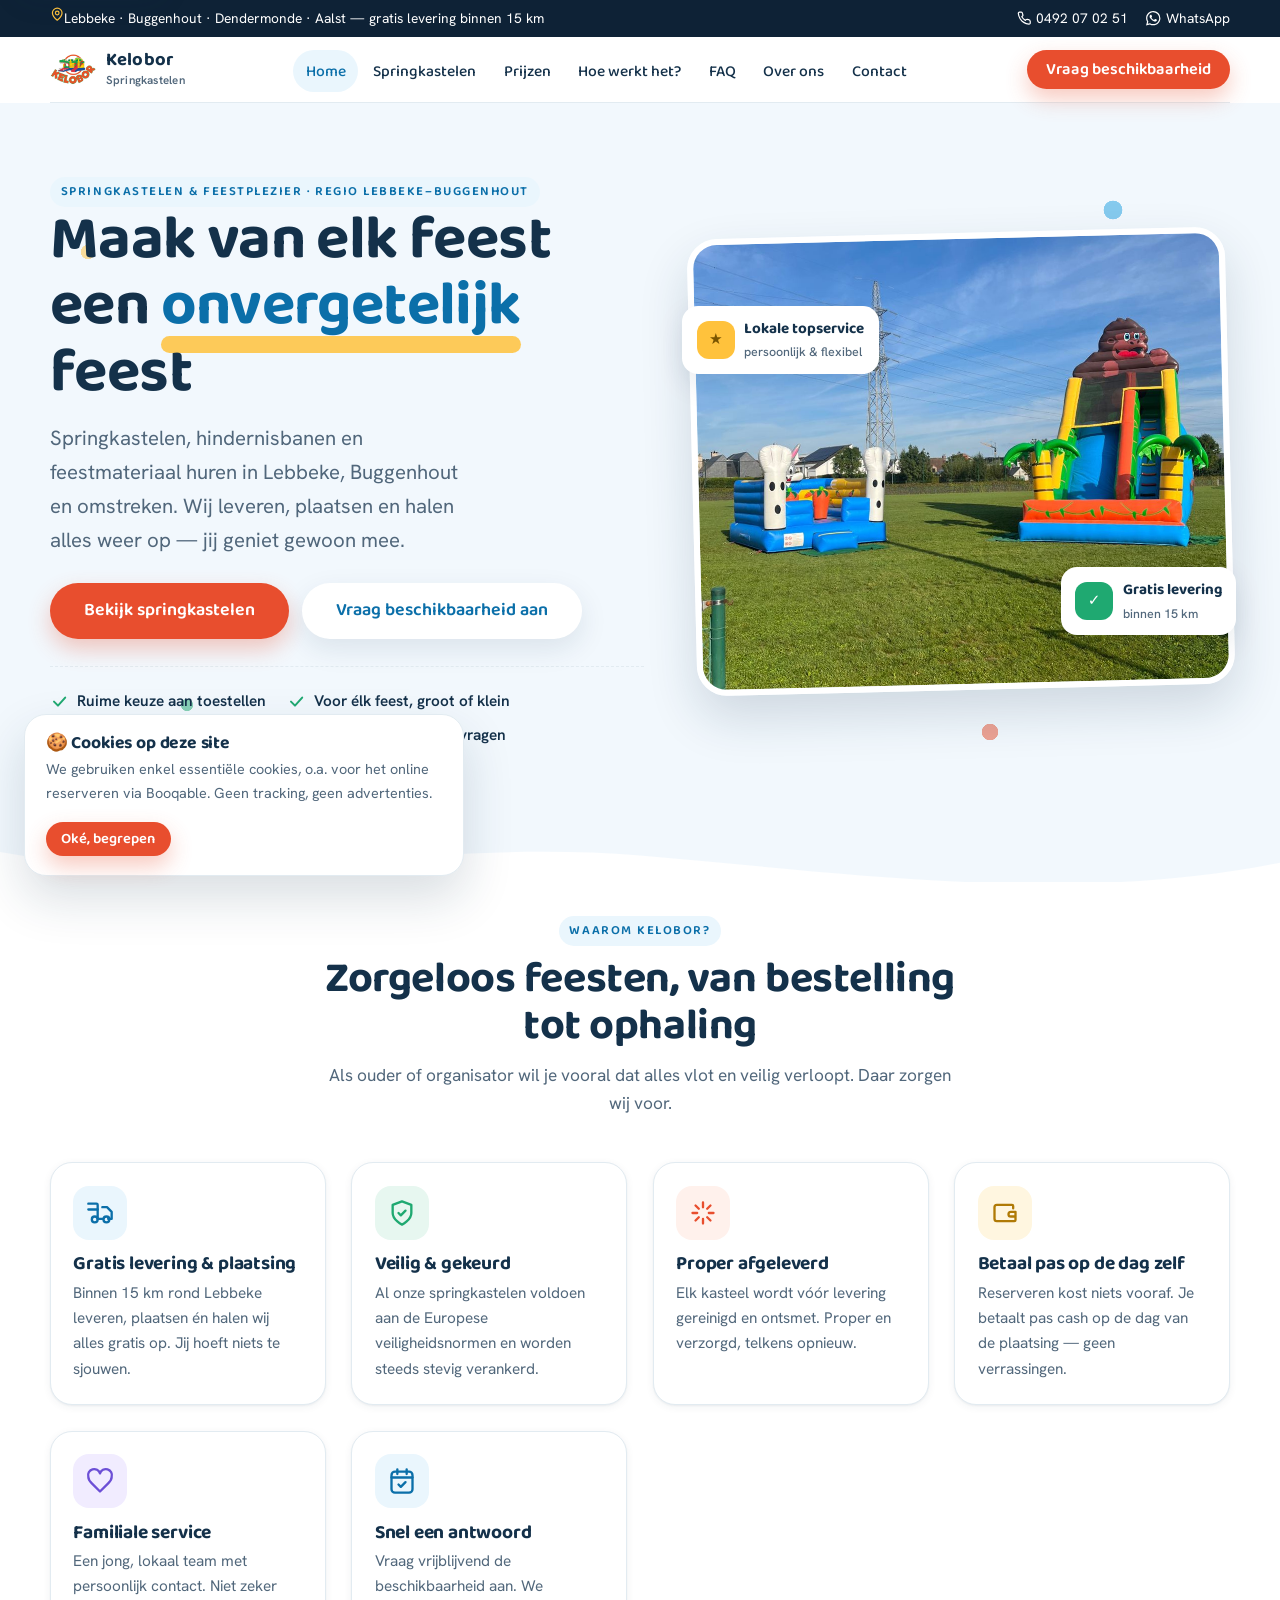
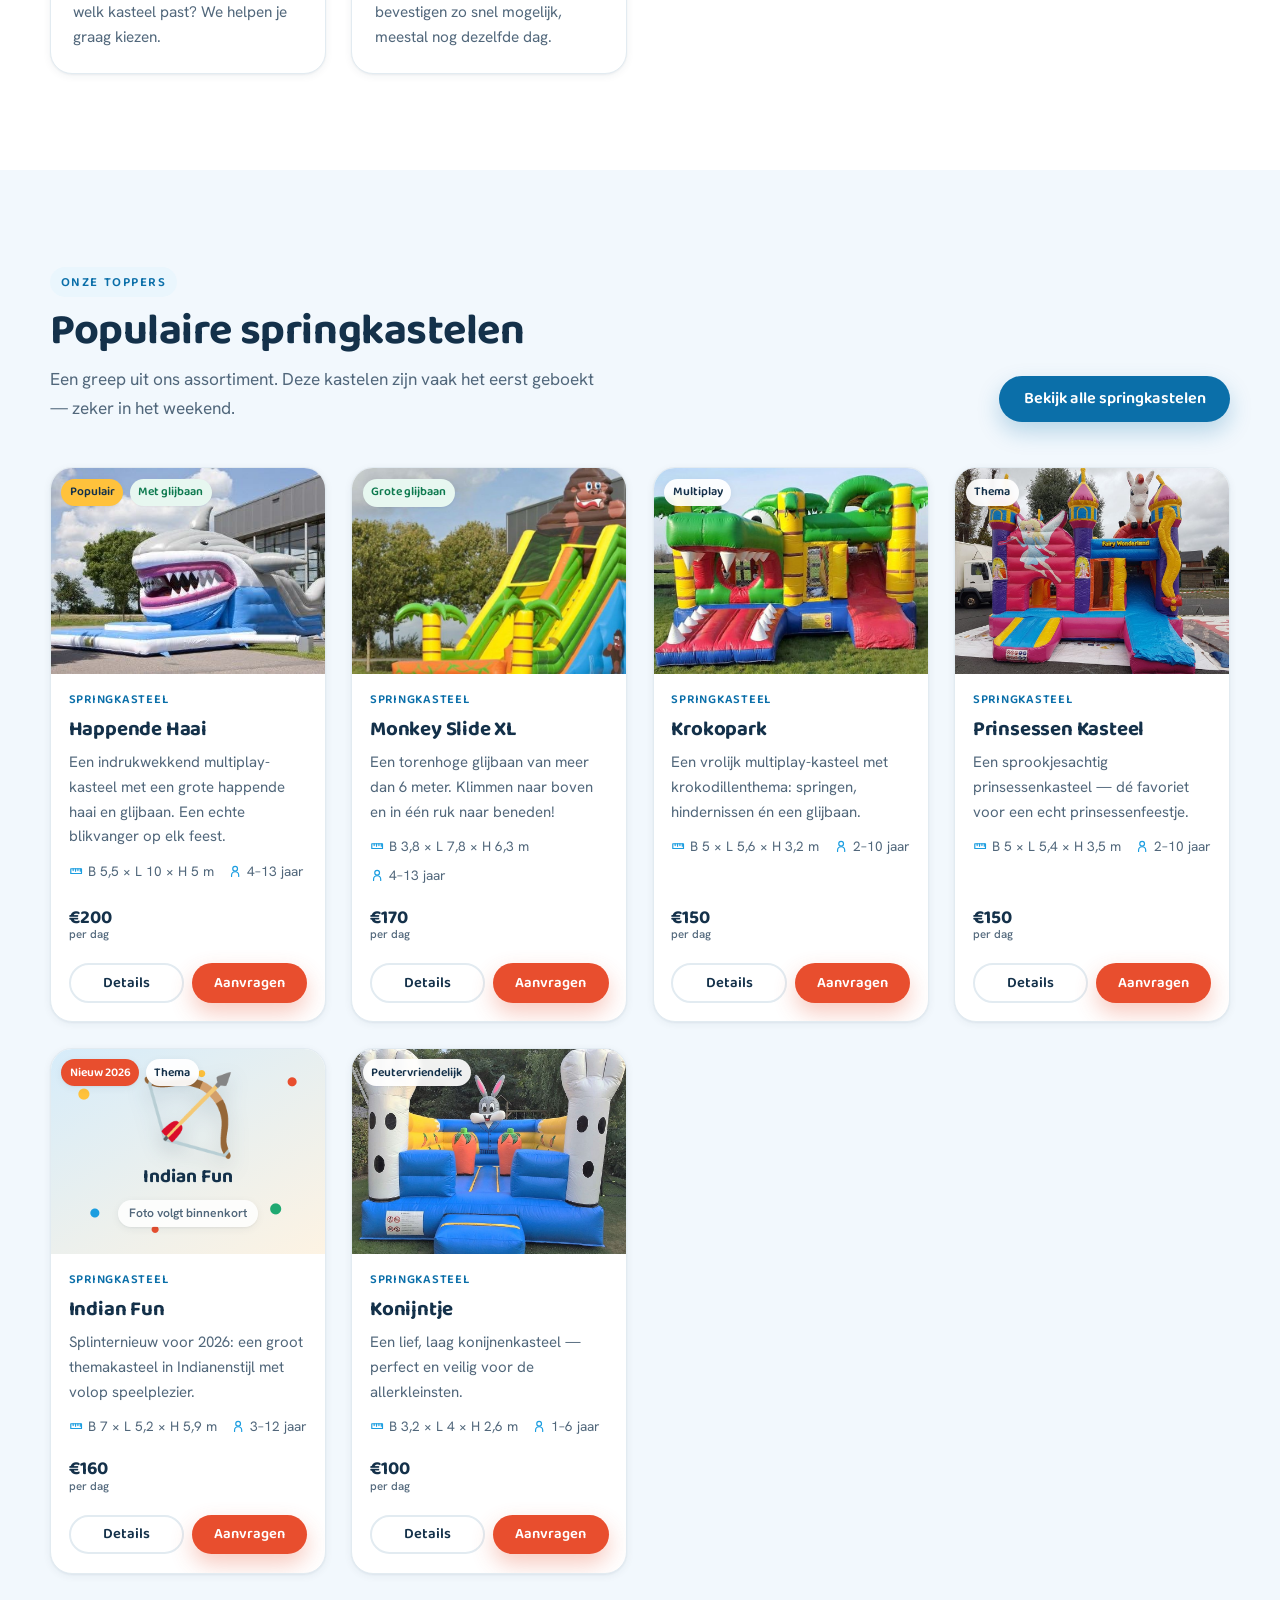
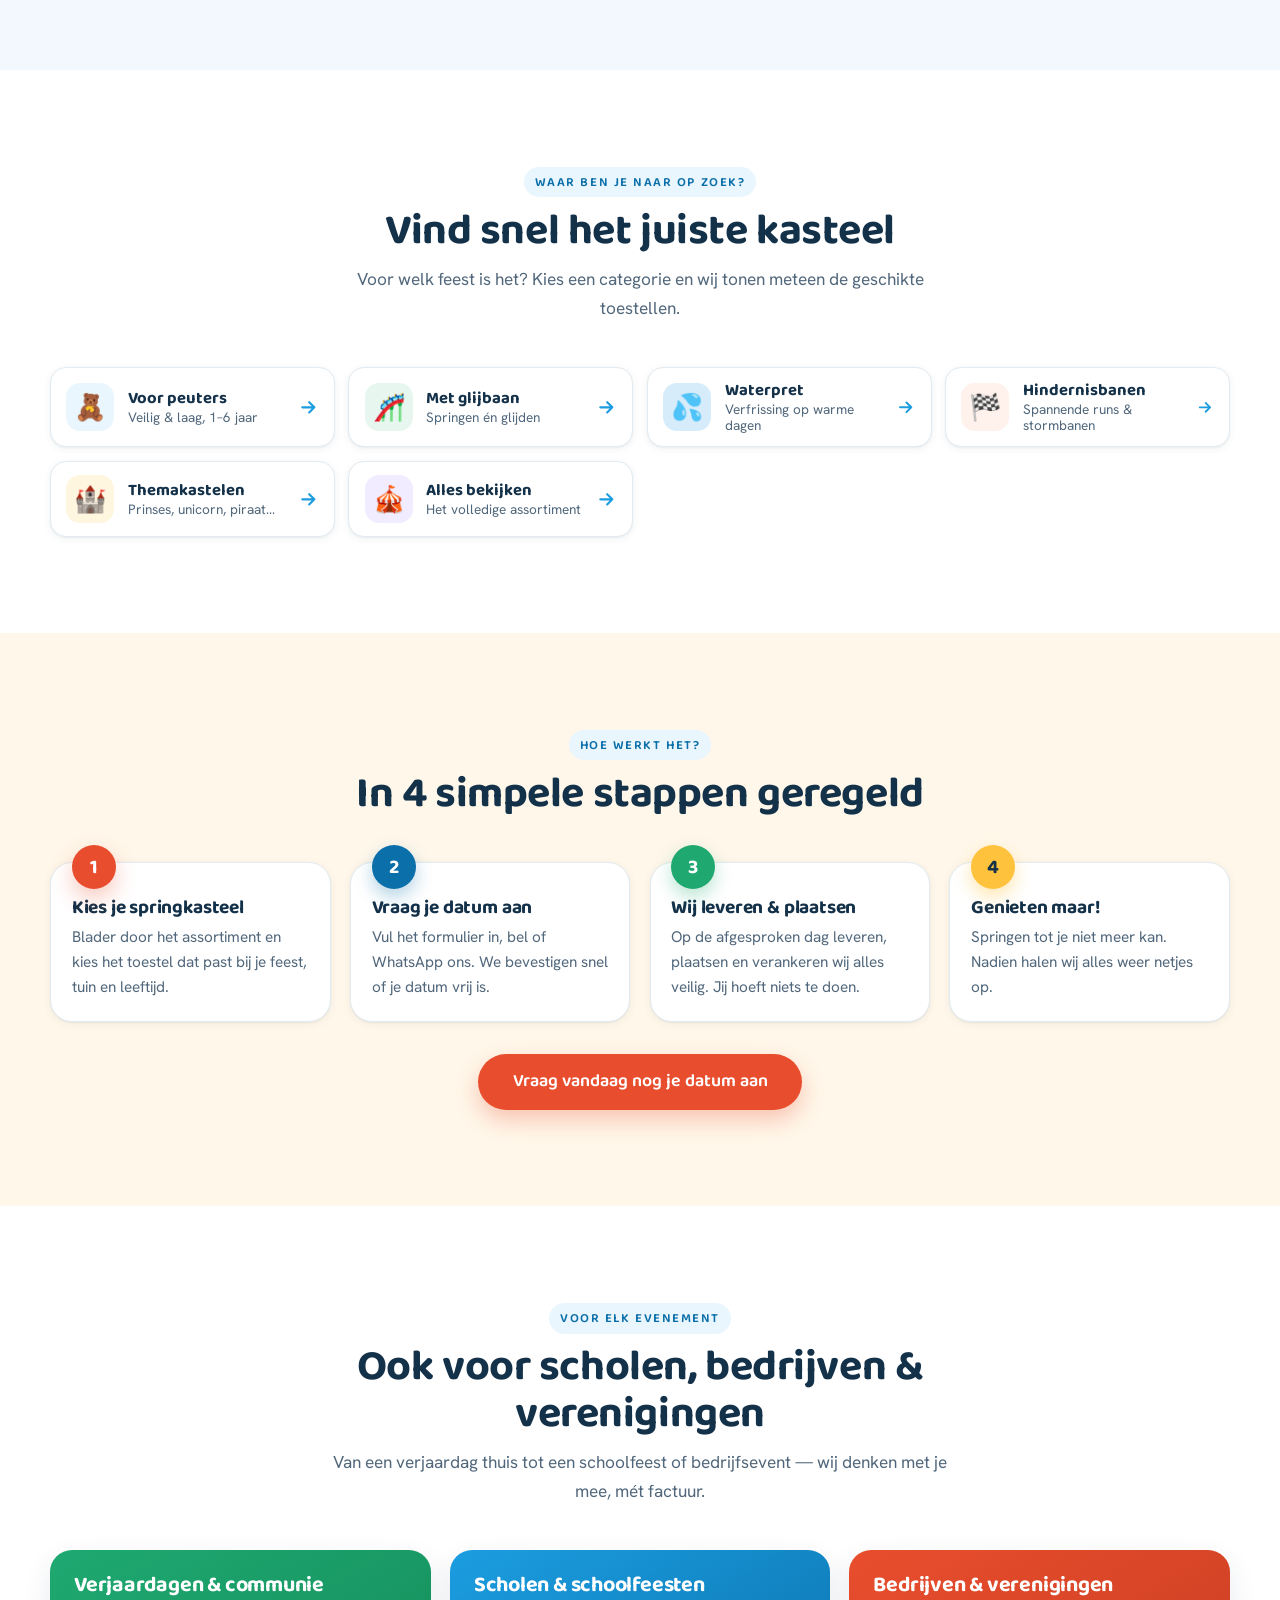
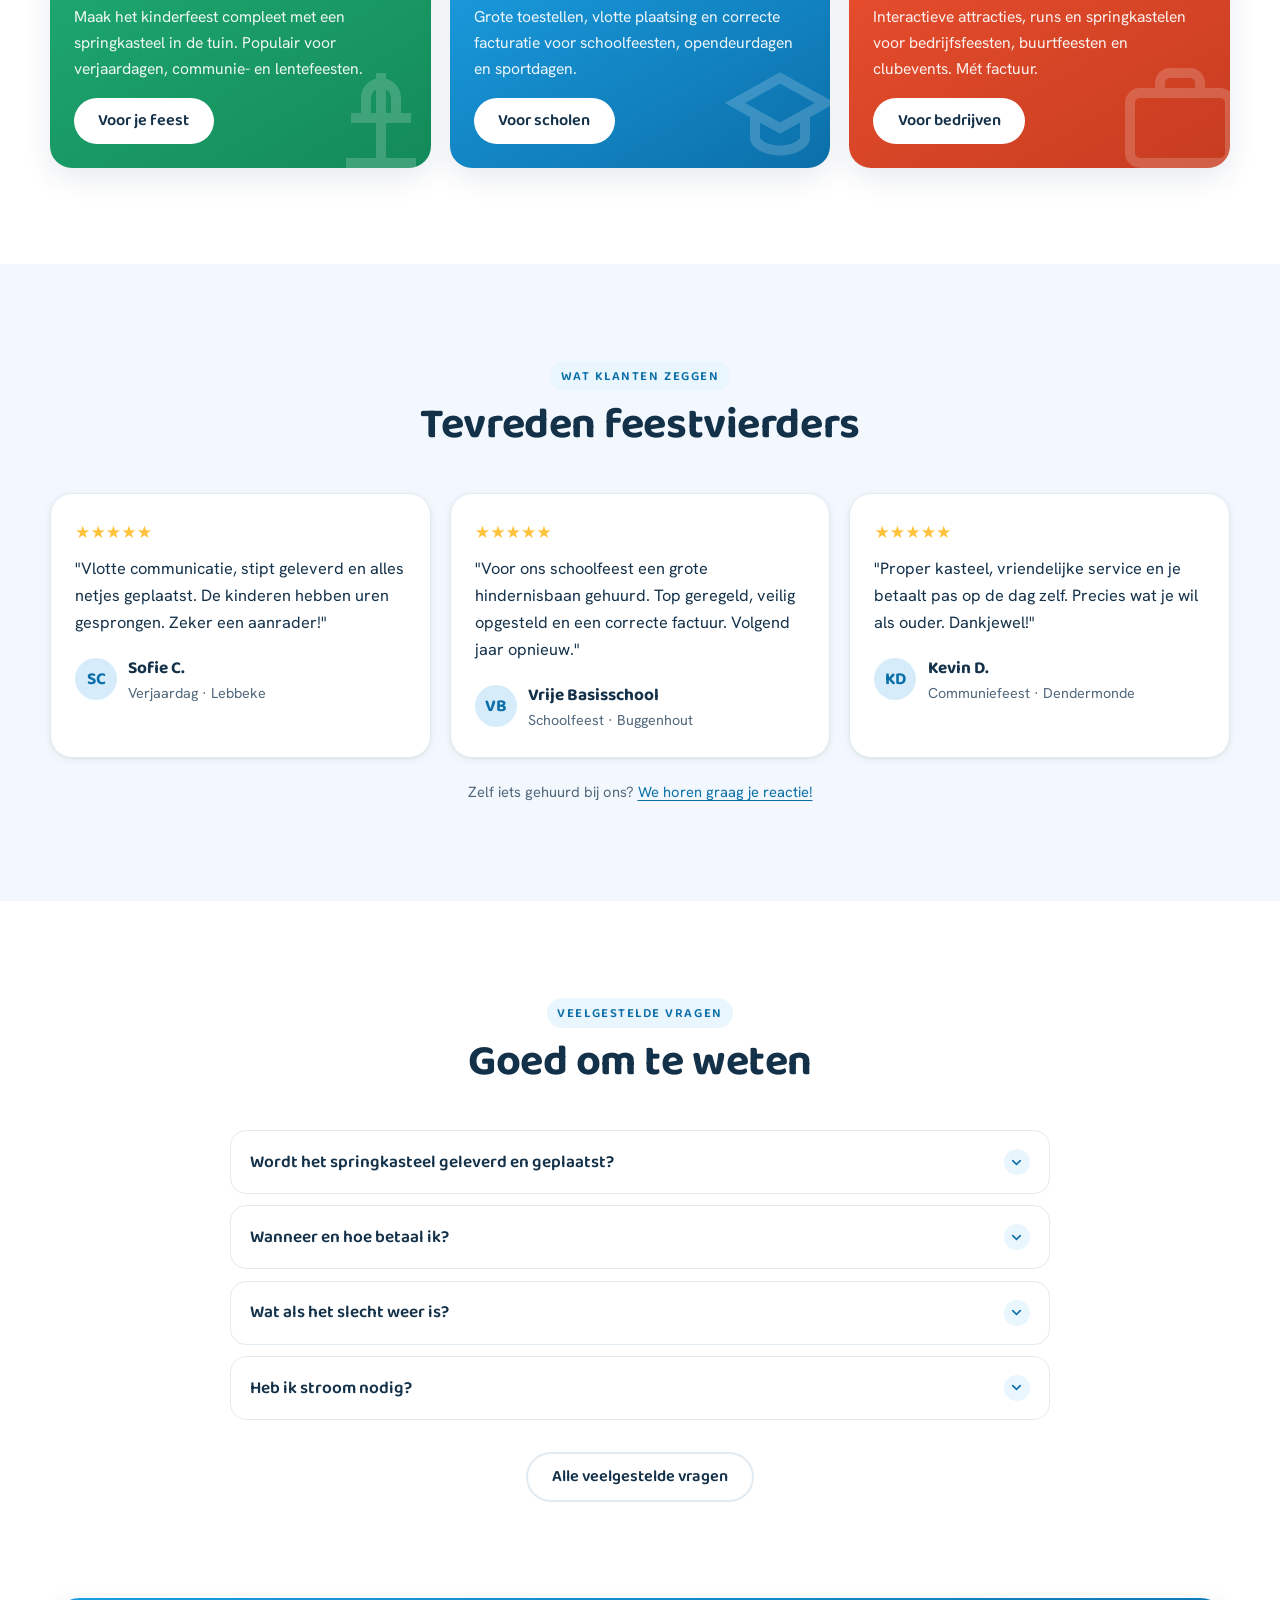
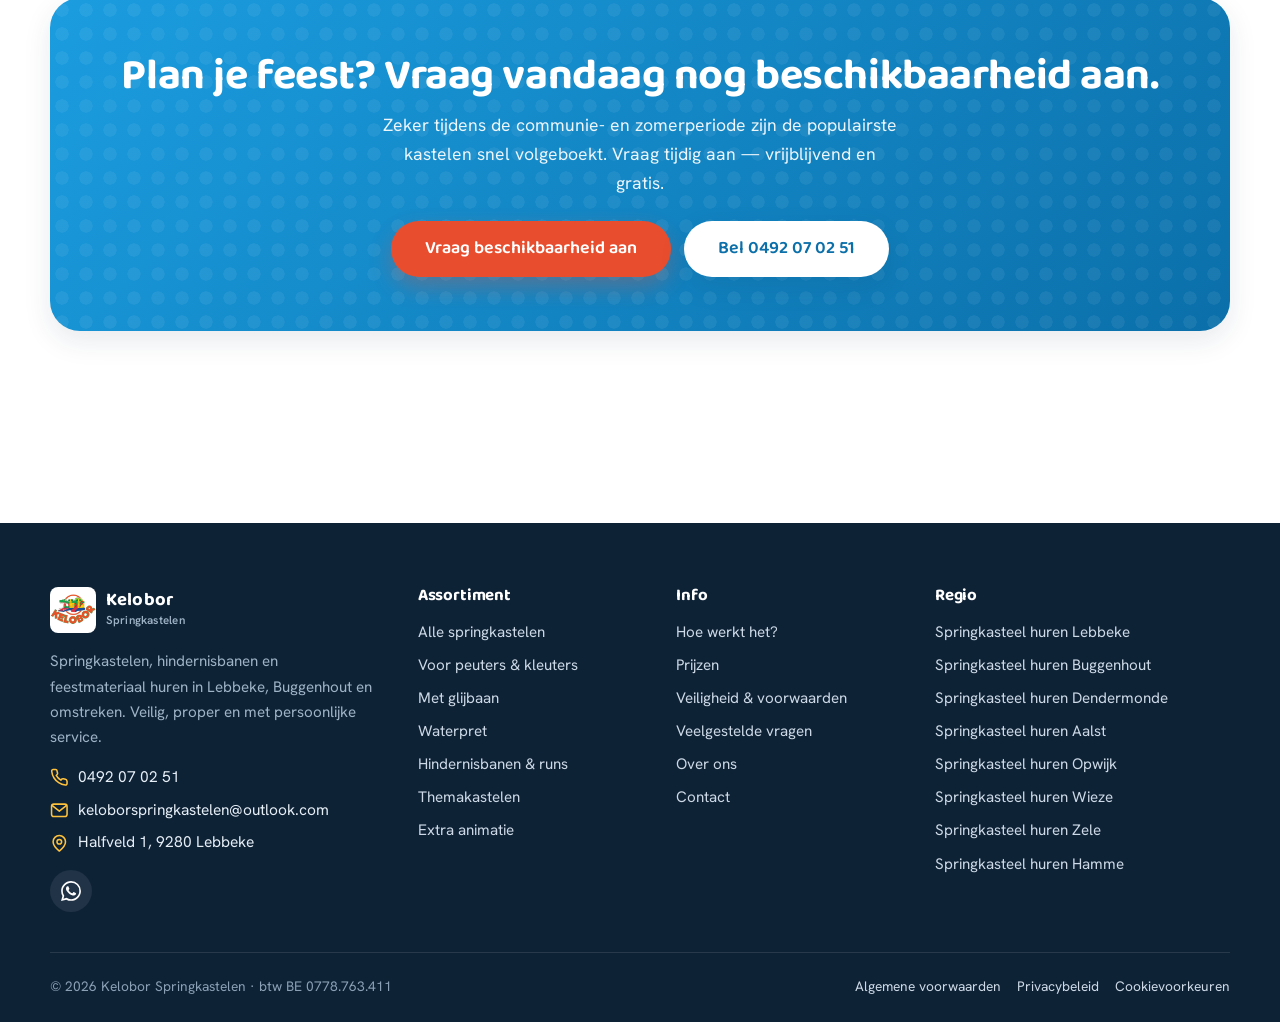
==== index.html @ b8c585a3 "Nieuwe website Kelobor Springkastelen Volledige rebuild: statische site met designsysteem, filterbar" ====
<!DOCTYPE html>
<html lang="nl">
<head>
  <meta charset="utf-8">
  <meta name="viewport" content="width=device-width, initial-scale=1">
  <script>/* Laadscherm-voorbeslissing: dek de pagina af vóór de eerste paint (geen contentflits).
     splash.js neemt het over; veiligheidstimer haalt de afdekking weg als er iets misloopt. */
  (function(){try{
    if(matchMedia("(prefers-reduced-motion: reduce)").matches)return;
    if(sessionStorage.getItem("kelobor-splash-seen"))return;
    document.documentElement.classList.add("has-splash");
    setTimeout(function(){document.documentElement.classList.remove("has-splash")},10000);
  }catch(e){}})();</script>
  <title>Springkasteel huren in Lebbeke & Buggenhout | Kelobor Springkastelen</title>
  <meta name="description" content="Springkasteel huren in Lebbeke, Buggenhout en omstreken? Ruime keuze, veilig gekeurd materiaal, gratis levering binnen 15 km en betalen pas op de dag zelf. Vraag vandaag nog de beschikbaarheid aan.">
  <link rel="canonical" href="https://www.keloborspringkastelen.be/">
  <meta name="theme-color" content="#1B9DE0">
  <link rel="icon" href="assets/img/logo.jpg">
  <link rel="apple-touch-icon" href="assets/img/logo.jpg">
  <link rel="manifest" href="site.webmanifest">

  <meta property="og:type" content="website">
  <meta property="og:locale" content="nl_BE">
  <meta property="og:url" content="https://www.keloborspringkastelen.be/">
  <meta property="og:site_name" content="Kelobor Springkastelen">
  <meta property="og:title" content="Springkasteel huren in Lebbeke & Buggenhout | Kelobor Springkastelen">
  <meta property="og:description" content="Ruime keuze springkastelen, hindernisbanen en feestmateriaal. Veilig, proper en met gratis levering binnen 15 km. Betaal pas op de dag zelf.">
  <meta property="og:image" content="https://www.keloborspringkastelen.be/assets/img/gallery/g4.jpg">
  <meta name="twitter:card" content="summary_large_image">

  <link rel="preconnect" href="https://fonts.googleapis.com">
  <link rel="preconnect" href="https://fonts.gstatic.com" crossorigin>
  <link href="https://fonts.googleapis.com/css2?family=Baloo+2:wght@500;600;700;800&family=Hanken+Grotesk:wght@400;500;600;700&display=swap" rel="stylesheet">
  <link rel="stylesheet" href="assets/css/styles.css">

  <script type="application/ld+json">
  {
    "@context": "https://schema.org",
    "@type": "LocalBusiness",
    "@id": "https://www.keloborspringkastelen.be/#business",
    "name": "Kelobor Springkastelen",
    "image": "https://www.keloborspringkastelen.be/assets/img/logo.jpg",
    "url": "https://www.keloborspringkastelen.be/",
    "telephone": "+32492070251",
    "email": "keloborspringkastelen@outlook.com",
    "priceRange": "€€",
    "vatID": "BE0778763411",
    "address": { "@type": "PostalAddress", "streetAddress": "Halfveld 1", "postalCode": "9280", "addressLocality": "Lebbeke", "addressCountry": "BE" },
    "geo": { "@type": "GeoCoordinates", "latitude": 51.0006, "longitude": 4.1331 },
    "areaServed": ["Lebbeke", "Buggenhout", "Dendermonde", "Aalst", "Opwijk", "Wieze", "Zele", "Hamme", "Wetteren", "Bornem"],
    "description": "Verhuur van springkastelen, hindernisbanen, waterspringkastelen, opblaasbare attracties en feestmateriaal in Lebbeke, Buggenhout en omstreken."
  }
  </script>
</head>
<body data-page="home">
  <div data-site-header></div>

  <main id="main">
    <!-- ===== HERO ===== -->
    <section class="hero">
      <div class="container hero__inner">
        <div class="hero__content">
          <span class="eyebrow">Springkastelen &amp; feestplezier · regio Lebbeke–Buggenhout</span>
          <h1>Maak van elk feest een <span class="hl">onvergetelijk</span> feest</h1>
          <p class="hero__sub">Springkastelen, hindernisbanen en feestmateriaal huren in Lebbeke, Buggenhout en omstreken. Wij leveren, plaatsen en halen alles weer op — jij geniet gewoon mee.</p>
          <div class="hero__cta">
            <a class="btn btn--cta btn--lg" href="springkastelen.html">Bekijk springkastelen</a>
            <a class="btn btn--white btn--lg" href="offerte.html">Vraag beschikbaarheid aan</a>
          </div>
          <div class="trust-row">
            <span><svg viewBox="0 0 24 24" fill="none" stroke="currentColor" stroke-width="2.5" stroke-linecap="round" stroke-linejoin="round"><path d="m5 12 5 5 9-10"/></svg> Ruime keuze aan toestellen</span>
            <span><svg viewBox="0 0 24 24" fill="none" stroke="currentColor" stroke-width="2.5" stroke-linecap="round" stroke-linejoin="round"><path d="m5 12 5 5 9-10"/></svg> Voor élk feest, groot of klein</span>
            <span><svg viewBox="0 0 24 24" fill="none" stroke="currentColor" stroke-width="2.5" stroke-linecap="round" stroke-linejoin="round"><path d="m5 12 5 5 9-10"/></svg> Lokaal in Lebbeke &amp; Buggenhout</span>
            <span><svg viewBox="0 0 24 24" fill="none" stroke="currentColor" stroke-width="2.5" stroke-linecap="round" stroke-linejoin="round"><path d="m5 12 5 5 9-10"/></svg> Vrijblijvend aanvragen</span>
          </div>
        </div>
        <div class="hero__media" data-reveal>
          <img class="hero__img" src="assets/img/gallery/g4.jpg" alt="Kinderen spelen op een springkasteel van Kelobor tijdens een feest" width="640" height="540" fetchpriority="high">
          <div class="float-card fc-1"><span class="ic" style="background:var(--sun);color:#7a5500">★</span><span>Lokale topservice<small>persoonlijk &amp; flexibel</small></span></div>
          <div class="float-card fc-2"><span class="ic" style="background:var(--mint)">✓</span><span>Gratis levering<small>binnen 15 km</small></span></div>
        </div>
      </div>
      <svg class="wave" viewBox="0 0 1440 70" preserveAspectRatio="none" aria-hidden="true"><path fill="currentColor" d="M0 36c240 44 480-16 720 4s480 56 720 8v22H0z"/></svg>
    </section>

    <!-- ===== USP ===== -->
    <section class="section" style="padding-top:clamp(1rem,3vw,2rem)">
      <div class="container">
        <div class="section-head section-head--center">
          <span class="eyebrow">Waarom Kelobor?</span>
          <h2>Zorgeloos feesten, van bestelling tot ophaling</h2>
          <p>Als ouder of organisator wil je vooral dat alles vlot en veilig verloopt. Daar zorgen wij voor.</p>
        </div>
        <div class="usp-grid" data-reveal-stagger>
          <div class="usp"><div class="usp__icon"><svg viewBox="0 0 24 24" fill="none" stroke="currentColor" stroke-width="2" stroke-linecap="round" stroke-linejoin="round"><path d="M10 17V5a1 1 0 0 0-1-1H2"/><path d="M14 17h-4M2 9h8M14 7h4l4 4v6h-3"/><circle cx="7.5" cy="17.5" r="2.5"/><circle cx="17.5" cy="17.5" r="2.5"/></svg></div><h3>Gratis levering &amp; plaatsing</h3><p>Binnen 15 km rond Lebbeke leveren, plaatsen én halen wij alles gratis op. Jij hoeft niets te sjouwen.</p></div>
          <div class="usp"><div class="usp__icon"><svg viewBox="0 0 24 24" fill="none" stroke="currentColor" stroke-width="2" stroke-linecap="round" stroke-linejoin="round"><path d="M12 22s8-4 8-10V5l-8-3-8 3v7c0 6 8 10 8 10Z"/><path d="m9 12 2 2 4-4"/></svg></div><h3>Veilig &amp; gekeurd</h3><p>Al onze springkastelen voldoen aan de Europese veiligheidsnormen en worden steeds stevig verankerd.</p></div>
          <div class="usp"><div class="usp__icon"><svg viewBox="0 0 24 24" fill="none" stroke="currentColor" stroke-width="2" stroke-linecap="round" stroke-linejoin="round"><path d="M12 3v4M12 17v4M3 12h4M17 12h4M5.6 5.6l2.8 2.8M15.6 15.6l2.8 2.8M18.4 5.6l-2.8 2.8M8.4 15.6l-2.8 2.8"/></svg></div><h3>Proper afgeleverd</h3><p>Elk kasteel wordt vóór levering gereinigd en ontsmet. Proper en verzorgd, telkens opnieuw.</p></div>
          <div class="usp"><div class="usp__icon"><svg viewBox="0 0 24 24" fill="none" stroke="currentColor" stroke-width="2" stroke-linecap="round" stroke-linejoin="round"><path d="M3 7a2 2 0 0 1 2-2h13a1 1 0 0 1 1 1v2M3 7v10a2 2 0 0 0 2 2h15a1 1 0 0 0 1-1v-3M21 11v4h-4a2 2 0 0 1 0-4h4Z"/></svg></div><h3>Betaal pas op de dag zelf</h3><p>Reserveren kost niets vooraf. Je betaalt pas cash op de dag van de plaatsing — geen verrassingen.</p></div>
          <div class="usp"><div class="usp__icon"><svg viewBox="0 0 24 24" fill="none" stroke="currentColor" stroke-width="2" stroke-linecap="round" stroke-linejoin="round"><path d="M19 14c1.5-1.5 3-3.3 3-5.5A4.5 4.5 0 0 0 12 5.5 4.5 4.5 0 0 0 2 8.5c0 2.2 1.5 4 3 5.5l7 7Z"/></svg></div><h3>Familiale service</h3><p>Een jong, lokaal team met persoonlijk contact. Niet zeker welk kasteel past? We helpen je graag kiezen.</p></div>
          <div class="usp"><div class="usp__icon"><svg viewBox="0 0 24 24" fill="none" stroke="currentColor" stroke-width="2" stroke-linecap="round" stroke-linejoin="round"><rect x="3" y="4" width="18" height="18" rx="3"/><path d="M3 9h18M8 2v4M16 2v4"/><path d="m9 15 2 2 4-4"/></svg></div><h3>Snel een antwoord</h3><p>Vraag vrijblijvend de beschikbaarheid aan. We bevestigen zo snel mogelijk, meestal nog dezelfde dag.</p></div>
        </div>
      </div>
    </section>

    <!-- ===== POPULAIRE SPRINGKASTELEN ===== -->
    <section class="section section--soft">
      <div class="container">
        <div class="section-head" style="display:flex;flex-wrap:wrap;justify-content:space-between;align-items:end;gap:1rem;max-width:none">
          <div style="max-width:560px">
            <span class="eyebrow">Onze toppers</span>
            <h2>Populaire springkastelen</h2>
            <p>Een greep uit ons assortiment. Deze kastelen zijn vaak het eerst geboekt — zeker in het weekend.</p>
          </div>
          <a class="btn btn--sky" href="springkastelen.html">Bekijk alle springkastelen</a>
        </div>
        <div class="card-grid" data-popular-grid data-reveal></div>
      </div>
    </section>

    <!-- ===== VIND SNEL HET JUISTE KASTEEL ===== -->
    <section class="section">
      <div class="container">
        <div class="section-head section-head--center">
          <span class="eyebrow">Waar ben je naar op zoek?</span>
          <h2>Vind snel het juiste kasteel</h2>
          <p>Voor welk feest is het? Kies een categorie en wij tonen meteen de geschikte toestellen.</p>
        </div>
        <div class="cat-tiles" data-reveal-stagger>
          <a class="cat-tile" href="categorie.html?c=peuters"><span class="cat-tile__ic"><span class="cat-emoji" aria-hidden="true">&#129528;</span></span><span class="cat-tile__tx"><b>Voor peuters</b><small>Veilig &amp; laag, 1–6 jaar</small></span><span class="go"><svg viewBox="0 0 24 24" fill="none" stroke="currentColor" stroke-width="2.5" stroke-linecap="round" stroke-linejoin="round"><path d="M5 12h14M13 6l6 6-6 6"/></svg></span></a>
          <a class="cat-tile" href="categorie.html?c=met-glijbaan"><span class="cat-tile__ic"><span class="cat-emoji" aria-hidden="true">&#127906;</span></span><span class="cat-tile__tx"><b>Met glijbaan</b><small>Springen én glijden</small></span><span class="go"><svg viewBox="0 0 24 24" fill="none" stroke="currentColor" stroke-width="2.5" stroke-linecap="round" stroke-linejoin="round"><path d="M5 12h14M13 6l6 6-6 6"/></svg></span></a>
          <a class="cat-tile" href="categorie.html?c=waterspringkastelen"><span class="cat-tile__ic"><span class="cat-emoji" aria-hidden="true">&#128166;</span></span><span class="cat-tile__tx"><b>Waterpret</b><small>Verfrissing op warme dagen</small></span><span class="go"><svg viewBox="0 0 24 24" fill="none" stroke="currentColor" stroke-width="2.5" stroke-linecap="round" stroke-linejoin="round"><path d="M5 12h14M13 6l6 6-6 6"/></svg></span></a>
          <a class="cat-tile" href="categorie.html?c=hindernisbanen"><span class="cat-tile__ic"><span class="cat-emoji" aria-hidden="true">&#127937;</span></span><span class="cat-tile__tx"><b>Hindernisbanen</b><small>Spannende runs &amp; stormbanen</small></span><span class="go"><svg viewBox="0 0 24 24" fill="none" stroke="currentColor" stroke-width="2.5" stroke-linecap="round" stroke-linejoin="round"><path d="M5 12h14M13 6l6 6-6 6"/></svg></span></a>
          <a class="cat-tile" href="categorie.html?c=thema"><span class="cat-tile__ic"><span class="cat-emoji" aria-hidden="true">&#127984;</span></span><span class="cat-tile__tx"><b>Themakastelen</b><small>Prinses, unicorn, piraat…</small></span><span class="go"><svg viewBox="0 0 24 24" fill="none" stroke="currentColor" stroke-width="2.5" stroke-linecap="round" stroke-linejoin="round"><path d="M5 12h14M13 6l6 6-6 6"/></svg></span></a>
          <a class="cat-tile" href="springkastelen.html"><span class="cat-tile__ic"><span class="cat-emoji" aria-hidden="true">&#127914;</span></span><span class="cat-tile__tx"><b>Alles bekijken</b><small>Het volledige assortiment</small></span><span class="go"><svg viewBox="0 0 24 24" fill="none" stroke="currentColor" stroke-width="2.5" stroke-linecap="round" stroke-linejoin="round"><path d="M5 12h14M13 6l6 6-6 6"/></svg></span></a>
        </div>
      </div>
    </section>

    <!-- ===== STAPPENPLAN ===== -->
    <section class="section section--cream">
      <div class="container">
        <div class="section-head section-head--center">
          <span class="eyebrow">Hoe werkt het?</span>
          <h2>In 4 simpele stappen geregeld</h2>
        </div>
        <div class="steps" data-reveal-stagger style="margin-top:2rem">
          <div class="step"><span class="step__num">1</span><h3>Kies je springkasteel</h3><p>Blader door het assortiment en kies het toestel dat past bij je feest, tuin en leeftijd.</p></div>
          <div class="step"><span class="step__num">2</span><h3>Vraag je datum aan</h3><p>Vul het formulier in, bel of WhatsApp ons. We bevestigen snel of je datum vrij is.</p></div>
          <div class="step"><span class="step__num">3</span><h3>Wij leveren &amp; plaatsen</h3><p>Op de afgesproken dag leveren, plaatsen en verankeren wij alles veilig. Jij hoeft niets te doen.</p></div>
          <div class="step"><span class="step__num">4</span><h3>Genieten maar!</h3><p>Springen tot je niet meer kan. Nadien halen wij alles weer netjes op.</p></div>
        </div>
        <div class="center mt-2"><a class="btn btn--cta btn--lg" href="offerte.html">Vraag vandaag nog je datum aan</a></div>
      </div>
    </section>

    <!-- ===== DOELGROEPEN ===== -->
    <section class="section">
      <div class="container">
        <div class="section-head section-head--center">
          <span class="eyebrow">Voor elk evenement</span>
          <h2>Ook voor scholen, bedrijven &amp; verenigingen</h2>
          <p>Van een verjaardag thuis tot een schoolfeest of bedrijfsevent — wij denken met je mee, mét factuur.</p>
        </div>
        <div class="audience-grid" data-reveal-stagger>
          <div class="audience audience--feest"><h3>Verjaardagen &amp; communie</h3><p>Maak het kinderfeest compleet met een springkasteel in de tuin. Populair voor verjaardagen, communie- en lentefeesten.</p><a class="btn" href="categorie.html?c=verjaardag">Voor je feest</a><span class="audience__ic"><svg viewBox="0 0 24 24" fill="none" stroke="currentColor" stroke-width="2"><path d="M12 3v18M5 21h14M6 12h12M9 12V8a3 3 0 0 1 6 0v4"/></svg></span></div>
          <div class="audience audience--school"><h3>Scholen &amp; schoolfeesten</h3><p>Grote toestellen, vlotte plaatsing en correcte facturatie voor schoolfeesten, opendeurdagen en sportdagen.</p><a class="btn" href="categorie.html?c=scholen">Voor scholen</a><span class="audience__ic"><svg viewBox="0 0 24 24" fill="none" stroke="currentColor" stroke-width="2"><path d="m3 9 9-5 9 5-9 5-9-5Z"/><path d="M7 11v5c0 1 2 2.5 5 2.5s5-1.5 5-2.5v-5"/></svg></span></div>
          <div class="audience audience--bedrijf"><h3>Bedrijven &amp; verenigingen</h3><p>Interactieve attracties, runs en springkastelen voor bedrijfsfeesten, buurtfeesten en clubevents. Mét factuur.</p><a class="btn" href="categorie.html?c=bedrijven">Voor bedrijven</a><span class="audience__ic"><svg viewBox="0 0 24 24" fill="none" stroke="currentColor" stroke-width="2"><rect x="2" y="7" width="20" height="14" rx="2"/><path d="M8 7V5a2 2 0 0 1 2-2h4a2 2 0 0 1 2 2v2"/></svg></span></div>
        </div>
      </div>
    </section>

    <!-- ===== REVIEWS (vervang door echte klantreacties) ===== -->
    <section class="section section--soft">
      <div class="container">
        <div class="section-head section-head--center">
          <span class="eyebrow">Wat klanten zeggen</span>
          <h2>Tevreden feestvierders</h2>
        </div>
        <div class="reviews" data-reveal-stagger>
          <div class="review"><div class="review__stars">★★★★★</div><p>"Vlotte communicatie, stipt geleverd en alles netjes geplaatst. De kinderen hebben uren gesprongen. Zeker een aanrader!"</p><div class="review__who"><span class="review__av">SC</span><div><b>Sofie C.</b><small>Verjaardag · Lebbeke</small></div></div></div>
          <div class="review"><div class="review__stars">★★★★★</div><p>"Voor ons schoolfeest een grote hindernisbaan gehuurd. Top geregeld, veilig opgesteld en een correcte factuur. Volgend jaar opnieuw."</p><div class="review__who"><span class="review__av">VB</span><div><b>Vrije Basisschool</b><small>Schoolfeest · Buggenhout</small></div></div></div>
          <div class="review"><div class="review__stars">★★★★★</div><p>"Proper kasteel, vriendelijke service en je betaalt pas op de dag zelf. Precies wat je wil als ouder. Dankjewel!"</p><div class="review__who"><span class="review__av">KD</span><div><b>Kevin D.</b><small>Communiefeest · Dendermonde</small></div></div></div>
        </div>
        <!-- TODO vóór livegang: vervang de 3 voorbeeldreviews hierboven door echte klantreacties (bv. via Google of Facebook). -->
        <p class="center" style="font-size:.92rem;color:var(--ink-2);margin-top:1.4rem">Zelf iets gehuurd bij ons? <a href="contact.html">We horen graag je reactie!</a></p>
      </div>
    </section>

    <!-- ===== FAQ ===== -->
    <section class="section">
      <div class="container container--narrow">
        <div class="section-head section-head--center">
          <span class="eyebrow">Veelgestelde vragen</span>
          <h2>Goed om te weten</h2>
        </div>
        <div class="faq">
          <details class="faq__item"><summary class="faq__q">Wordt het springkasteel geleverd en geplaatst? <span class="chev"><svg viewBox="0 0 24 24" fill="none" stroke="currentColor" stroke-width="2.5" stroke-linecap="round"><path d="m6 9 6 6 6-6"/></svg></span></summary><div class="faq__a"><p>Ja. Wij leveren, plaatsen, verankeren én halen alles weer op. Binnen 15 km rond Lebbeke is dat volledig gratis. Daarbuiten rekenen we een beperkte kilometervergoeding.</p></div></details>
          <details class="faq__item"><summary class="faq__q">Wanneer en hoe betaal ik? <span class="chev"><svg viewBox="0 0 24 24" fill="none" stroke="currentColor" stroke-width="2.5" stroke-linecap="round"><path d="m6 9 6 6 6-6"/></svg></span></summary><div class="faq__a"><p>Je betaalt pas op de dag van de plaatsing, cash. Reserveren kost dus niets vooraf. Alle vermelde prijzen zijn per dag en inclusief btw.</p></div></details>
          <details class="faq__item"><summary class="faq__q">Wat als het slecht weer is? <span class="chev"><svg viewBox="0 0 24 24" fill="none" stroke="currentColor" stroke-width="2.5" stroke-linecap="round"><path d="m6 9 6 6 6-6"/></svg></span></summary><div class="faq__a"><p>Een beetje regen is geen probleem: een nat kasteel kan gewoon gebruikt worden en droogt vanzelf op. Bij onweer of windkracht 5 Beaufort of meer mag het niet gebruikt worden. Bij slecht weer kan je tot de dag vóór de verhuur kosteloos annuleren.</p></div></details>
          <details class="faq__item"><summary class="faq__q">Heb ik stroom nodig? <span class="chev"><svg viewBox="0 0 24 24" fill="none" stroke="currentColor" stroke-width="2.5" stroke-linecap="round"><path d="m6 9 6 6 6-6"/></svg></span></summary><div class="faq__a"><p>Ja, een gewoon stopcontact (230V) binnen een 25-tal meter volstaat. De blower moet permanent blijven draaien. Stroomkabels en grondzeil voorzien wij.</p></div></details>
        </div>
        <div class="center mt-2"><a class="btn btn--ghost" href="veelgestelde-vragen.html">Alle veelgestelde vragen</a></div>
      </div>
    </section>

    <!-- ===== CTA-BAND ===== -->
    <section class="section" style="padding-top:0">
      <div class="container">
        <div class="cta-band" data-reveal>
          <h2>Plan je feest? Vraag vandaag nog beschikbaarheid aan.</h2>
          <p>Zeker tijdens de communie- en zomerperiode zijn de populairste kastelen snel volgeboekt. Vraag tijdig aan — vrijblijvend en gratis.</p>
          <div class="hero__cta">
            <a class="btn btn--cta btn--lg" href="offerte.html">Vraag beschikbaarheid aan</a>
            <a class="btn btn--white btn--lg" href="tel:+32492070251">Bel 0492 07 02 51</a>
          </div>
        </div>
      </div>
    </section>
  </main>

  <footer class="site-footer" data-site-footer></footer>

  <script src="assets/js/data.js"></script>
  <script src="assets/js/main.js"></script>
  <script src="assets/js/catalog.js"></script>
  <script src="assets/js/splash.js"></script>
</body>
</html>
---- assets/css/styles.css ----
/* ==========================================================================
   KELOBOR SPRINGKASTELEN — Designsysteem
   Speels maar professioneel: hemelsblauw + zon-geel + koraal, veel witruimte,
   afgeronde vormen, zachte golven en subtiele confetti.
   Display: "Baloo 2"  ·  Body: "Hanken Grotesk"
   ========================================================================== */

/* ---------- 1. Tokens ---------------------------------------------------- */
:root {
  /* Kleuren */
  --sky:        #1B9DE0;   /* primair, decoratief / grote vlakken */
  --sky-ink:    #0B6FA9;   /* tekst/links op wit (AA)             */
  --sky-050:    #EAF6FD;
  --sky-100:    #D6ECFA;
  --sun:        #FFC23C;   /* accent / highlights                 */
  --sun-soft:   #FFE6A6;
  --cta:        #E84E2E;   /* call-to-action (witte tekst, AA)    */
  --cta-700:    #C73C20;
  --mint:       #1FA971;   /* "inbegrepen", checks                */
  --mint-050:   #E7F7F0;
  --ink:        #14314A;   /* hoofdtekst                          */
  --ink-2:      #51677B;   /* gedempte tekst                      */
  --line:       #E2EBF1;
  --bg:         #FFFFFF;
  --bg-soft:    #F2F8FD;   /* lichte sky-tint                     */
  --cream:      #FFF7EA;   /* warm paneel                         */
  --navy-deep:  #0E2236;   /* footer                              */

  /* Typografie */
  --font-display: "Baloo 2", "Trebuchet MS", system-ui, sans-serif;
  --font-body: "Hanken Grotesk", system-ui, -apple-system, "Segoe UI", sans-serif;

  /* Vormen */
  --r-sm: 10px; --r: 16px; --r-lg: 22px; --r-xl: 30px; --pill: 999px;

  /* Schaduwen (zacht, navy-getint) */
  --sh-1: 0 2px 8px rgba(20,49,74,.06), 0 1px 2px rgba(20,49,74,.05);
  --sh-2: 0 10px 28px rgba(20,49,74,.10);
  --sh-3: 0 22px 50px rgba(20,49,74,.16);
  --sh-cta: 0 10px 22px rgba(232,78,46,.30);

  /* Ritme */
  --container: 1180px;
  --gap: clamp(1rem, 3vw, 2rem);
  --section-y: clamp(3.25rem, 8vw, 6rem);
}

/* ---------- 2. Reset & basis -------------------------------------------- */
*, *::before, *::after { box-sizing: border-box; }
* { margin: 0; }
html { scroll-behavior: smooth; scroll-padding-top: 120px; -webkit-text-size-adjust: 100%; }
@media (prefers-reduced-motion: reduce) {
  html { scroll-behavior: auto; }
  *, *::before, *::after { animation-duration: .001ms !important; animation-iteration-count: 1 !important; transition-duration: .001ms !important; }
}
body {
  font-family: var(--font-body);
  color: var(--ink);
  background: var(--bg);
  line-height: 1.65;
  font-size: clamp(1rem, .96rem + .2vw, 1.075rem);
  -webkit-font-smoothing: antialiased;
  text-rendering: optimizeLegibility;
  overflow-x: hidden;
}
img, picture, svg, video { display: block; max-width: 100%; height: auto; }
a { color: var(--sky-ink); text-decoration-thickness: .08em; text-underline-offset: .18em; }
a:hover { color: var(--cta-700); }
button { font: inherit; cursor: pointer; }
:focus-visible { outline: 3px solid var(--sky); outline-offset: 2px; border-radius: 6px; }
::selection { background: var(--sun-soft); color: var(--ink); }

h1, h2, h3, h4 { font-family: var(--font-display); line-height: 1.08; color: var(--ink); font-weight: 700; letter-spacing: -.01em; }
h1 { font-size: clamp(2.1rem, 1.4rem + 3.2vw, 3.85rem); }
h2 { font-size: clamp(1.7rem, 1.25rem + 2vw, 2.7rem); }
h3 { font-size: clamp(1.25rem, 1.05rem + .8vw, 1.6rem); }
p { color: var(--ink-2); }
strong { color: var(--ink); font-weight: 700; }

/* ---------- 3. Layout ---------------------------------------------------- */
.container { width: min(100% - 2.2rem, var(--container)); margin-inline: auto; }
.container--narrow { width: min(100% - 2.2rem, 820px); margin-inline: auto; }
.section { padding-block: var(--section-y); }
.section--soft { background: var(--bg-soft); }
.section--cream { background: var(--cream); }
.section--sky { background: linear-gradient(160deg, var(--sky) 0%, #1483c2 100%); color: #fff; }
.section--sky h2, .section--sky h3 { color: #fff; }
.section--sky p { color: rgba(255,255,255,.9); }

.section-head { max-width: 640px; margin-bottom: clamp(1.6rem, 4vw, 2.8rem); }
.section-head--center { margin-inline: auto; text-align: center; }
.eyebrow {
  display: inline-flex; align-items: center; gap: .5em;
  font-family: var(--font-display); font-weight: 600; font-size: .8rem;
  letter-spacing: .12em; text-transform: uppercase; color: var(--sky-ink);
  background: var(--sky-050); padding: .35em .85em; border-radius: var(--pill);
}
.section-head h2 { margin-top: .65rem; }
.section-head p { margin-top: .7rem; font-size: 1.08rem; }
.lead { font-size: clamp(1.08rem, 1rem + .4vw, 1.3rem); color: var(--ink-2); }

.grid { display: grid; gap: var(--gap); }
.split { display: grid; gap: clamp(1.5rem, 5vw, 4rem); align-items: center; }
@media (min-width: 860px){ .split { grid-template-columns: 1fr 1fr; } .split--media-left > :first-child { order: 2; } .split--wide-left { grid-template-columns: 1.4fr .9fr; } .split--wide-right { grid-template-columns: .95fr 1.05fr; } }

/* ---------- 4. Knoppen --------------------------------------------------- */
.btn {
  --bg: var(--ink); --fg: #fff;
  display: inline-flex; align-items: center; justify-content: center; gap: .55em;
  font-family: var(--font-display); font-weight: 600; font-size: 1.02rem;
  line-height: 1; text-decoration: none; white-space: nowrap;
  padding: .92em 1.5em; border: 0; border-radius: var(--pill);
  background: var(--bg); color: var(--fg);
  transition: transform .15s ease, box-shadow .2s ease, background .2s ease, filter .2s ease;
}
.btn svg { width: 1.2em; height: 1.2em; }
.btn:hover { transform: translateY(-2px); }
.btn:active { transform: translateY(0); }
.btn--cta  { --bg: var(--cta);  --fg:#fff; box-shadow: var(--sh-cta); }
.btn--cta:hover { background: var(--cta-700); color:#fff; }
.btn--sky  { --bg: var(--sky-ink); --fg:#fff; box-shadow: 0 10px 22px rgba(11,111,169,.25); }
.btn--sky:hover { background: #08577f; color:#fff; }
.btn--sun  { --bg: var(--sun); --fg: var(--ink); box-shadow: 0 10px 22px rgba(255,194,60,.35); }
.btn--sun:hover { color: var(--ink); filter: brightness(1.03); }
.btn--wa   { --bg:#25D366; --fg:#0a2e16; box-shadow: 0 10px 22px rgba(37,211,102,.30); }
.btn--wa:hover { color:#0a2e16; filter: brightness(1.03); }
.btn--ghost { --bg: transparent; --fg: var(--ink); border: 2px solid var(--line); }
.btn--ghost:hover { --fg: var(--sky-ink); border-color: var(--sky); background: var(--sky-050); }
.btn--white { --bg:#fff; --fg: var(--sky-ink); box-shadow: var(--sh-2); }
.btn--lg { padding: 1.05em 1.9em; font-size: 1.12rem; }
.btn--sm { padding: .65em 1.05em; font-size: .92rem; }
.btn--block { width: 100%; }

/* ---------- 5. Badges, chips, tags -------------------------------------- */
.badges { display: flex; flex-wrap: wrap; gap: .4rem; }
.badge {
  display: inline-flex; align-items: center; gap: .35em;
  font-family: var(--font-display); font-weight: 600; font-size: .76rem;
  padding: .3em .7em; border-radius: var(--pill);
  background: rgba(255,255,255,.92); color: var(--ink); box-shadow: var(--sh-1);
  backdrop-filter: blur(2px);
}
.badge--pop { background: var(--sun); color: var(--ink); }
.badge--new { background: var(--cta); color: #fff; }
.badge--water { background: var(--sky-100); color: #095A88; }
.badge--slide { background: var(--mint-050); color: #0E7A4F; }
.badge--soft { background: var(--bg-soft); color: var(--ink-2); box-shadow: none; }

.tag { display:inline-block; font-size:.8rem; color: var(--ink-2); background: var(--bg-soft); padding:.25em .6em; border-radius: var(--pill); }

/* ---------- 6. Header / navigatie --------------------------------------- */
.site-header { position: sticky; top: 0; z-index: 60; }
.topbar {
  background: var(--navy-deep); color: #fff; font-size: .86rem;
}
.topbar__inner { display: flex; align-items: center; justify-content: space-between; gap: 1rem; padding-block: .45rem; }
.topbar a { color: #fff; text-decoration: none; display: inline-flex; align-items: center; gap: .4em; }
.topbar a:hover { color: var(--sun); }
.topbar svg { width: 1.05em; height: 1.05em; flex-shrink: 0; vertical-align: -.15em; }
.topbar__inner > span svg { color: var(--sun); }
.topbar__set { display: flex; align-items: center; gap: 1.1rem; }
.topbar .hide-sm { display: none; }
@media (min-width: 720px){ .topbar .hide-sm { display: inline-flex; } }

.nav {
  display: flex; align-items: center; justify-content: space-between; gap: 1rem;
  padding-block: .6rem;
  background: rgba(255,255,255,.92); backdrop-filter: blur(10px);
  border-bottom: 1px solid var(--line);
  transition: box-shadow .25s ease, background .25s ease;
}
.site-header.is-scrolled .nav { box-shadow: var(--sh-2); background: rgba(255,255,255,.97); }
.nav__logo { display: flex; align-items: center; gap: .6rem; text-decoration: none; flex-shrink: 0; }
.nav__logo img { height: 46px; width: auto; border-radius: 8px; }
.nav__logo b { font-family: var(--font-display); font-size: 1.15rem; color: var(--ink); line-height: 1; }
.nav__logo span { display:block; font-size:.72rem; color: var(--ink-2); font-weight:600; letter-spacing:.02em; }
.nav__links { display: none; list-style: none; padding: 0; gap: .15rem; align-items: center; }
.nav__links a {
  font-family: var(--font-display); font-weight: 500; color: var(--ink); text-decoration: none;
  padding: .55em .8em; border-radius: var(--pill); font-size: .98rem; transition: background .15s ease, color .15s ease;
}
.nav__links a:hover, .nav__links a[aria-current="page"] { background: var(--sky-050); color: var(--sky-ink); }
.nav__right { display: flex; align-items: center; gap: .6rem; }
.nav__right .btn { padding: .7em 1.15em; }
.nav-toggle {
  display: inline-flex; flex-direction: column; gap: 5px; padding: .6rem; border: 0; background: transparent; border-radius: 10px;
}
.nav-toggle span { width: 26px; height: 3px; background: var(--ink); border-radius: 3px; transition: transform .25s ease, opacity .2s ease; }
.nav-toggle[aria-expanded="true"] span:nth-child(1){ transform: translateY(8px) rotate(45deg); }
.nav-toggle[aria-expanded="true"] span:nth-child(2){ opacity: 0; }
.nav-toggle[aria-expanded="true"] span:nth-child(3){ transform: translateY(-8px) rotate(-45deg); }
@media (min-width: 1000px){
  .nav__links { display: flex; }
  .nav-toggle { display: none; }
}

/* Mobiel uitschuifmenu */
.drawer {
  position: fixed; inset: 0; z-index: 100010; display: grid; grid-template-rows: auto 1fr;
  background: rgba(14,34,54,.5); backdrop-filter: blur(4px);
  opacity: 0; visibility: hidden; transition: opacity .25s ease, visibility .25s ease;
}
.drawer.is-open { opacity: 1; visibility: visible; }
.drawer__panel {
  grid-row: 1 / -1; justify-self: end; width: min(86vw, 360px); height: 100%;
  background: #fff; padding: 1.1rem 1.1rem 2rem; overflow-y: auto;
  transform: translateX(100%); transition: transform .3s cubic-bezier(.4,0,.2,1);
  display: flex; flex-direction: column; gap: .4rem;
}
.drawer.is-open .drawer__panel { transform: translateX(0); }
.drawer__head { display:flex; align-items:center; justify-content: space-between; margin-bottom: .5rem; }
.drawer__close { border:0; background: var(--bg-soft); width: 42px; height: 42px; border-radius: var(--pill); font-size: 1.3rem; color: var(--ink); }
.drawer a.drawer__link {
  font-family: var(--font-display); font-weight: 500; font-size: 1.12rem; color: var(--ink);
  text-decoration: none; padding: .7rem .8rem; border-radius: var(--r); display:flex; align-items:center; justify-content: space-between;
}
.drawer a.drawer__link:hover { background: var(--sky-050); color: var(--sky-ink); }
.drawer a.drawer__link svg { width: 1.1em; height: 1.1em; flex-shrink: 0; opacity: .5; }
.drawer__cta .btn svg { width: 1.2em; height: 1.2em; }
.drawer__cta { margin-top: .8rem; display: grid; gap: .55rem; }

/* ---------- 7. Hero ------------------------------------------------------ */
.hero { position: relative; background: var(--bg-soft); overflow: hidden; }
.hero::before { /* confetti */
  content: ""; position: absolute; inset: 0; pointer-events: none; opacity: .5;
  background-image:
    radial-gradient(circle, var(--sun) 38%, transparent 40%),
    radial-gradient(circle, var(--sky) 38%, transparent 40%),
    radial-gradient(circle, var(--cta) 38%, transparent 40%),
    radial-gradient(circle, var(--mint) 38%, transparent 40%);
  background-size: 26px 26px, 34px 34px, 30px 30px, 22px 22px;
  background-position: 6% 18%, 88% 12%, 78% 82%, 14% 78%;
  background-repeat: no-repeat;
}
.hero__inner { position: relative; display: grid; gap: clamp(1.5rem, 4vw, 3rem); padding-block: clamp(2.5rem, 6vw, 4.5rem); align-items: center; }
@media (min-width: 940px){ .hero__inner { grid-template-columns: 1.05fr .95fr; } }
.hero__content { animation: rise .7s both; }
.hero h1 { margin-bottom: 1rem; }
.hero h1 .hl { color: var(--sky-ink); position: relative; white-space: nowrap; }
.hero h1 .hl::after { content:""; position:absolute; left:0; right:0; bottom:.04em; height:.28em; background: var(--sun); border-radius: var(--pill); z-index:-1; opacity:.85; }
.hero__sub { font-size: clamp(1.08rem, 1rem + .4vw, 1.28rem); max-width: 38ch; margin-bottom: 1.6rem; }
.hero__cta { display: flex; flex-wrap: wrap; gap: .8rem; }
.hero__media { position: relative; }
.hero__media .hero__img {
  border-radius: var(--r-xl); box-shadow: var(--sh-3); width: 100%; aspect-ratio: 4/3.4; object-fit: cover;
  transform: rotate(-1.4deg); border: 6px solid #fff;
}
.hero__media .float-card {
  position: absolute; background: #fff; border-radius: var(--r); box-shadow: var(--sh-2);
  padding: .7rem .9rem; display: flex; align-items: center; gap: .6rem; font-weight: 700; font-family: var(--font-display);
  font-size: .95rem;
}
.float-card .ic { width: 38px; height: 38px; border-radius: 12px; display: grid; place-items: center; color:#fff; flex-shrink:0; }
.float-card small { display:block; font-family: var(--font-body); font-weight:500; color: var(--ink-2); font-size:.78rem; }
.hero__media .fc-1 { left: -10px; top: 16%; }
.hero__media .fc-2 { right: -6px; bottom: 12%; }

.trust-row {
  display: flex; flex-wrap: wrap; gap: .5rem 1.3rem; margin-top: 1.7rem; padding-top: 1.4rem; border-top: 1px dashed var(--line);
}
.trust-row span { display: inline-flex; align-items: center; gap: .5em; font-weight: 600; color: var(--ink); font-size: .96rem; }
.trust-row svg { width: 1.25em; height: 1.25em; color: var(--mint); flex-shrink: 0; }

/* Golfscheiding */
.wave { display: block; width: 100%; height: auto; color: var(--bg); }
.wave--soft { color: var(--bg-soft); }
.wave--cream { color: var(--cream); }

/* ---------- 8. Productkaarten ------------------------------------------- */
.card-grid { display: grid; grid-template-columns: repeat(auto-fill, minmax(270px, 1fr)); gap: clamp(1rem, 2.4vw, 1.6rem); }
.card {
  display: flex; flex-direction: column; background: #fff; border: 1px solid var(--line);
  border-radius: var(--r-lg); overflow: hidden; box-shadow: var(--sh-1);
  transition: transform .2s ease, box-shadow .25s ease, border-color .2s ease;
}
.card:hover { transform: translateY(-4px); box-shadow: var(--sh-2); border-color: var(--sky-100); }
.card__media { position: relative; aspect-ratio: 4/3; overflow: hidden; background: var(--sky-050); }
.card__img { width: 100%; height: 100%; object-fit: cover; transition: transform .4s ease; }
.card:hover .card__img { transform: scale(1.05); }
.card__media .badges { position: absolute; top: .65rem; left: .65rem; right: .65rem; }
.card__ph { /* placeholder als er nog geen foto is */
  width: 100%; height: 100%; display: flex; flex-direction: column; align-items: center; justify-content: center;
  gap: .45rem; text-align: center; padding: 1rem; color: var(--sky-ink); text-decoration: none;
  background:
    radial-gradient(circle at 12% 22%, var(--sun) 0 5px, transparent 6px),
    radial-gradient(circle at 88% 16%, var(--cta) 0 4px, transparent 5px),
    radial-gradient(circle at 82% 78%, var(--mint) 0 5px, transparent 6px),
    radial-gradient(circle at 16% 80%, var(--sky) 0 4px, transparent 5px),
    radial-gradient(circle at 55% 12%, var(--sun) 0 3px, transparent 4px),
    radial-gradient(circle at 38% 88%, var(--cta) 0 3px, transparent 4px),
    linear-gradient(150deg, var(--sky-100), #FDF3E3 100%);
}
.card__ph .ph-emoji { font-size: clamp(52px, 9vw, 78px); line-height: 1; filter: drop-shadow(0 8px 10px rgba(20,49,74,.18)); transition: transform .25s ease; }
.card:hover .card__ph .ph-emoji, .pd__main:hover .ph-emoji { transform: scale(1.12) rotate(-4deg); }
.card__ph b { font-family: var(--font-display); font-size: 1.2rem; color: var(--ink); }
.card__ph small { background: rgba(255,255,255,.85); color: var(--ink-2); font-weight: 600; font-size: .76rem;
  padding: .3em .9em; border-radius: var(--pill); box-shadow: var(--sh-1); }
a.card__media, a.card__media:hover { text-decoration: none; }
.card__body { padding: 1rem 1.1rem 1.15rem; display: flex; flex-direction: column; gap: .55rem; flex: 1; }
.card__type { font-family: var(--font-display); font-weight:600; font-size:.78rem; color: var(--sky-ink); text-transform: uppercase; letter-spacing:.06em; }
.card__title { font-size: 1.28rem; }
.card__title a { color: var(--ink); text-decoration: none; }
.card__title a:hover { color: var(--sky-ink); }
.card__intro { font-size: .94rem; color: var(--ink-2); }
.card__meta { display: flex; flex-wrap: wrap; gap: .4rem .9rem; font-size: .85rem; color: var(--ink-2); margin-top: .1rem; }
.card__meta span { display: inline-flex; align-items: center; gap: .35em; }
.card__meta svg { width: 1.05em; height: 1.05em; color: var(--sky); }
.card__foot { margin-top: auto; padding-top: .8rem; display: flex; align-items: center; justify-content: space-between; gap: .6rem; }
.card__price { font-family: var(--font-display); font-weight: 700; color: var(--ink); font-size: 1.18rem; line-height: 1.1; }
.card__price small { display: block; font-family: var(--font-body); font-weight: 500; font-size: .72rem; color: var(--ink-2); }
.card__actions { display: grid; gap: .5rem; margin-top: .85rem; grid-template-columns: 1fr 1fr; }
.card__actions .btn { padding: .7em 1em; font-size: .92rem; }

/* ---------- 9. USP / kenmerken ------------------------------------------ */
.usp-grid { display: grid; grid-template-columns: repeat(auto-fit, minmax(250px, 1fr)); gap: clamp(1rem, 2.5vw, 1.6rem); }
.usp { background: #fff; border: 1px solid var(--line); border-radius: var(--r-lg); padding: 1.4rem; box-shadow: var(--sh-1); transition: transform .2s ease, box-shadow .2s ease; }
.usp:hover { transform: translateY(-3px); box-shadow: var(--sh-2); }
.usp__icon { width: 54px; height: 54px; border-radius: 16px; display: grid; place-items: center; margin-bottom: .9rem; background: var(--sky-050); color: var(--sky-ink); }
.usp__icon svg { width: 28px; height: 28px; }
.usp h3 { font-size: 1.2rem; margin-bottom: .35rem; }
.usp p { font-size: .96rem; }
.usp:nth-child(2) .usp__icon { background: var(--mint-050); color: var(--mint); }
.usp:nth-child(3) .usp__icon { background: #FFF1EC; color: var(--cta); }
.usp:nth-child(4) .usp__icon { background: #FFF6E0; color: #B07A06; }
.usp:nth-child(5) .usp__icon { background: #F1ECFF; color: #6C4FD6; }

/* Compacte categorietegels (homepage "Vind snel") — bewust anders dan USP-kaarten */
.cat-tiles { display: grid; gap: .85rem; grid-template-columns: repeat(auto-fill, minmax(238px, 1fr)); }
.cat-tile { display: flex; align-items: center; gap: .85rem; background: #fff; border: 1px solid var(--line); border-radius: var(--r); padding: .8rem .95rem; text-decoration: none; color: var(--ink); box-shadow: var(--sh-1); transition: transform .18s ease, box-shadow .2s ease, border-color .2s ease; }
.cat-tile:hover { transform: translateY(-3px); box-shadow: var(--sh-2); border-color: var(--sky-100); }
.cat-tile__ic { width: 48px; height: 48px; border-radius: 14px; display: grid; place-items: center; background: var(--sky-050); color: var(--sky-ink); flex-shrink: 0; }
.cat-tile__ic svg { width: 25px; height: 25px; }
.cat-tile__ic .cat-emoji { font-size: 26px; line-height: 1; }
.cat-tile__tx { display: flex; flex-direction: column; line-height: 1.2; }
.cat-tile__tx b { font-family: var(--font-display); font-size: 1.04rem; }
.cat-tile__tx small { color: var(--ink-2); font-size: .85rem; }
.cat-tile .go { margin-left: auto; color: var(--sky); transition: transform .18s ease; }
.cat-tile .go svg { width: 1.2em; height: 1.2em; }
.cat-tile:hover .go { transform: translateX(4px); }
.cat-tile:nth-child(2) .cat-tile__ic { background: var(--mint-050); color: var(--mint); }
.cat-tile:nth-child(3) .cat-tile__ic { background: var(--sky-100); color: var(--sky-ink); }
.cat-tile:nth-child(4) .cat-tile__ic { background: #FFF1EC; color: var(--cta); }
.cat-tile:nth-child(5) .cat-tile__ic { background: #FFF6E0; color: #B07A06; }
.cat-tile:nth-child(6) .cat-tile__ic { background: #F1ECFF; color: #6C4FD6; }

/* ---------- 10. Stappenplan --------------------------------------------- */
.steps { display: grid; gap: 1.2rem; counter-reset: step; grid-template-columns: repeat(auto-fit, minmax(220px, 1fr)); }
.step { position: relative; background: #fff; border: 1px solid var(--line); border-radius: var(--r-lg); padding: 1.6rem 1.3rem 1.3rem; box-shadow: var(--sh-1); }
.step__num { position: absolute; top: -18px; left: 1.3rem; width: 44px; height: 44px; border-radius: var(--pill); background: var(--cta); color: #fff; font-family: var(--font-display); font-weight: 700; font-size: 1.25rem; display: grid; place-items: center; box-shadow: var(--sh-cta); }
.step h3 { font-size: 1.2rem; margin: .6rem 0 .35rem; }
.step p { font-size: .96rem; }
.step:nth-child(2) .step__num { background: var(--sky-ink); box-shadow: 0 8px 18px rgba(11,111,169,.3); }
.step:nth-child(3) .step__num { background: var(--mint); box-shadow: 0 8px 18px rgba(31,169,113,.3); }
.step:nth-child(4) .step__num { background: var(--sun); color: var(--ink); box-shadow: 0 8px 18px rgba(255,194,60,.4); }

/* ---------- 11. Audience / callout panels ------------------------------- */
.panel { background: #fff; border: 1px solid var(--line); border-radius: var(--r-xl); padding: clamp(1.4rem, 4vw, 2.6rem); box-shadow: var(--sh-1); }
.audience-grid { display: grid; gap: 1.2rem; grid-template-columns: repeat(auto-fit, minmax(260px, 1fr)); }
.audience { border-radius: var(--r-lg); padding: 1.5rem; color: #fff; position: relative; overflow: hidden; box-shadow: var(--sh-2); }
.audience h3 { color:#fff; font-size: 1.35rem; }
.audience p { color: rgba(255,255,255,.92); font-size: .98rem; margin: .4rem 0 1rem; }
.audience .btn { background:#fff; color: var(--ink); }
.audience--school { background: linear-gradient(150deg, #1B9DE0, #0B6FA9); }
.audience--bedrijf { background: linear-gradient(150deg, #E84E2E, #C73C20); }
.audience--feest { background: linear-gradient(150deg, #1FA971, #138a59); }
.audience__ic { position: absolute; right: -10px; bottom: -10px; opacity: .18; }
.audience__ic svg { width: 120px; height: 120px; color:#fff; }

/* ---------- 12. Reviews -------------------------------------------------- */
.reviews { display: grid; gap: 1.2rem; grid-template-columns: repeat(auto-fit, minmax(280px, 1fr)); }
.review { background: #fff; border: 1px solid var(--line); border-radius: var(--r-lg); padding: 1.5rem; box-shadow: var(--sh-1); }
.review__stars { color: var(--sun); display: flex; gap: 2px; margin-bottom: .6rem; }
.review__stars svg { width: 20px; height: 20px; }
.review p { color: var(--ink); font-size: 1.02rem; }
.review__who { margin-top: 1rem; display: flex; align-items: center; gap: .7rem; }
.review__av { width: 42px; height: 42px; border-radius: var(--pill); background: var(--sky-100); color: var(--sky-ink); display: grid; place-items: center; font-family: var(--font-display); font-weight: 700; }
.review__who b { font-family: var(--font-display); }
.review__who small { display: block; color: var(--ink-2); }

/* ---------- 13. FAQ accordion ------------------------------------------- */
.faq { display: grid; gap: .7rem; }
.faq__item { background: #fff; border: 1px solid var(--line); border-radius: var(--r); overflow: hidden; }
.faq__q {
  width: 100%; text-align: left; display: flex; align-items: center; justify-content: space-between; gap: 1rem;
  padding: 1.05rem 1.2rem; font-family: var(--font-display); font-weight: 600; font-size: 1.08rem; color: var(--ink);
  background: transparent; border: 0;
}
.faq__q:hover { background: var(--bg-soft); }
.faq__q .chev { flex-shrink: 0; width: 26px; height: 26px; border-radius: var(--pill); background: var(--sky-050); color: var(--sky-ink); display: grid; place-items: center; transition: transform .25s ease, background .2s; }
.faq__q .chev svg { width: 15px; height: 15px; }
.faq__item[open] .faq__q .chev { transform: rotate(180deg); background: var(--sky); color:#fff; }
.faq__a { padding: 0 1.2rem 1.15rem; }
.faq__a p { color: var(--ink-2); }
details.faq__item summary { list-style: none; cursor: pointer; }
details.faq__item summary::-webkit-details-marker { display: none; }

/* ---------- 14. Formulieren --------------------------------------------- */
.form { display: grid; gap: 1.1rem; }
.form-row { display: grid; gap: 1.1rem; }
@media (min-width: 620px){ .form-row--2 { grid-template-columns: 1fr 1fr; } }
.field { display: grid; gap: .4rem; }
.field > label { font-family: var(--font-display); font-weight: 600; color: var(--ink); font-size: .98rem; }
.field .req { color: var(--cta); }
.input, .textarea, .select {
  width: 100%; font: inherit; color: var(--ink); background: #fff;
  border: 2px solid var(--line); border-radius: var(--r); padding: .8em 1em; transition: border-color .15s ease, box-shadow .15s ease;
}
.input:focus, .textarea:focus, .select:focus { outline: none; border-color: var(--sky); box-shadow: 0 0 0 4px var(--sky-050); }
.textarea { min-height: 130px; resize: vertical; }
.select { appearance: none; background-image: url("data:image/svg+xml,%3Csvg xmlns='http://www.w3.org/2000/svg' width='24' height='24' fill='none' stroke='%2351677B' stroke-width='2.5' stroke-linecap='round'%3E%3Cpath d='M6 9l6 6 6-6'/%3E%3C/svg%3E"); background-repeat: no-repeat; background-position: right 1em center; padding-right: 2.6em; }
.radio-cards { display: grid; gap: .7rem; grid-template-columns: repeat(auto-fit, minmax(180px, 1fr)); }
.radio-card { position: relative; }
.radio-card input { position: absolute; opacity: 0; }
.radio-card label { display: flex; gap: .7rem; align-items: flex-start; border: 2px solid var(--line); border-radius: var(--r); padding: .9rem 1rem; cursor: pointer; height: 100%; transition: border-color .15s, background .15s; }
.radio-card label b { font-family: var(--font-display); }
.radio-card label small { display: block; color: var(--ink-2); font-size: .85rem; }
.radio-card label .dot { width: 22px; height: 22px; border-radius: var(--pill); border: 2px solid var(--line); flex-shrink: 0; margin-top: 2px; display: grid; place-items: center; }
.radio-card input:checked + label { border-color: var(--sky); background: var(--sky-050); }
.radio-card input:checked + label .dot { border-color: var(--sky); background: var(--sky); }
.radio-card input:checked + label .dot::after { content:""; width: 8px; height: 8px; border-radius: 50%; background: #fff; }
.radio-card input:focus-visible + label { outline: 3px solid var(--sky); outline-offset: 2px; }
.form-note { font-size: .9rem; color: var(--ink-2); display: flex; gap: .55em; align-items: flex-start; }
.form-note svg { width: 1.15em; height: 1.15em; color: var(--mint); flex-shrink: 0; margin-top: .2em; }
.form-callout { background: var(--mint-050); border: 1px solid #c7ebda; border-radius: var(--r); padding: .9rem 1.1rem; display: flex; gap: .7rem; align-items: flex-start; }
.form-callout svg { width: 1.4em; height: 1.4em; color: var(--mint); flex-shrink: 0; }
.honeypot { position: absolute !important; left: -9999px !important; width: 1px; height: 1px; overflow: hidden; } /* honeypot */
.form-success { background: var(--mint-050); border: 1px solid #bfe9d6; border-radius: var(--r-lg); padding: 1.4rem; display: none; gap: .8rem; align-items: flex-start; }
.form-success.is-visible { display: flex; }

/* ---------- 15. Filters / toolbar --------------------------------------- */
.toolbar { display: grid; gap: 1rem; background: #fff; border: 1px solid var(--line); border-radius: var(--r-lg); padding: 1.1rem; box-shadow: var(--sh-1); position: sticky; top: 112px; z-index: 20; }
.chips { display: flex; flex-wrap: wrap; gap: .5rem; }
.chip {
  font-family: var(--font-display); font-weight: 600; font-size: .9rem; color: var(--ink);
  background: var(--bg-soft); border: 2px solid transparent; padding: .5em 1em; border-radius: var(--pill);
  transition: background .15s, border-color .15s, color .15s;
}
.chip:hover { background: var(--sky-050); color: var(--sky-ink); }
.chip.is-active { background: var(--sky-ink); color: #fff; }
.toolbar__row { display: flex; flex-wrap: wrap; gap: .7rem; align-items: center; }
.toolbar__row .input, .toolbar__row .select { padding: .6em .9em; }
.search { position: relative; flex: 1; min-width: 200px; }
.search svg { position: absolute; left: .85rem; top: 50%; transform: translateY(-50%); width: 1.2em; height: 1.2em; color: var(--ink-2); }
.search .input { padding-left: 2.6em; }
.toggle-pills { display: flex; flex-wrap: wrap; gap: .5rem; }
.toggle-pill { display: inline-flex; align-items: center; gap: .45em; font-weight: 600; font-size: .9rem; color: var(--ink); background: var(--bg-soft); padding: .5em .9em; border-radius: var(--pill); border: 2px solid transparent; }
.toggle-pill input { accent-color: var(--sky-ink); width: 1.05em; height: 1.05em; }
.toggle-pill:has(input:checked) { background: var(--sky-050); border-color: var(--sky); color: var(--sky-ink); }
.result-count { font-weight: 600; color: var(--ink-2); }
.empty-state { text-align: center; padding: 3rem 1rem; color: var(--ink-2); }

/* ---------- 16. Productdetail ------------------------------------------- */
.pd { display: grid; gap: clamp(1.4rem, 3vw, 2.4rem); }
@media (min-width: 920px){ .pd { grid-template-columns: 1.1fr .9fr; align-items: start; } }
.pd__gallery { display: grid; gap: .7rem; }
.pd__main { border-radius: var(--r-xl); overflow: hidden; box-shadow: var(--sh-2); aspect-ratio: 4/3; background: var(--sky-050); }
.pd__main img, .pd__main .card__ph { width: 100%; height: 100%; object-fit: cover; }
.pd__thumbs { display: grid; grid-template-columns: repeat(4, 1fr); gap: .6rem; }
.pd__thumbs button { border: 2px solid var(--line); border-radius: var(--r); overflow: hidden; aspect-ratio: 1; background: var(--sky-050); padding: 0; }
.pd__thumbs button.is-active { border-color: var(--sky); }
.pd__thumbs img { width: 100%; height: 100%; object-fit: cover; }
.pd__info .badges { margin-bottom: .7rem; }
.pd__price { display: flex; align-items: baseline; gap: .6rem; margin: .3rem 0 .6rem; }
.pd__price b { font-family: var(--font-display); font-size: 2.1rem; color: var(--ink); }
.pd__price span { color: var(--ink-2); }

/* Compacte specificatie-tegels onder de productfoto (2 kolommen) */
.spec-grid { list-style: none; padding: 0; margin: 0; display: grid; grid-template-columns: 1fr 1fr; gap: .6rem; }
.spec-grid li { background: #fff; border: 1px solid var(--line); border-radius: var(--r); padding: .6rem .85rem; display: flex; flex-direction: column; gap: .12rem; box-shadow: var(--sh-1); }
.spec-grid .k { display: inline-flex; align-items: center; gap: .45em; font-size: .78rem; font-weight: 600; color: var(--ink-2); }
.spec-grid .k svg { width: 1.2em; height: 1.2em; color: var(--sky); flex-shrink: 0; }
.spec-grid .v { font-family: var(--font-display); font-weight: 600; color: var(--ink); font-size: .98rem; line-height: 1.3; }
@media (max-width: 430px){ .spec-grid { grid-template-columns: 1fr; } }

/* Mini "inbegrepen"-checks rechts onder de knoppen */
.pd__includes { margin-top: 1.1rem; padding-top: 1rem; border-top: 1px dashed var(--line); gap: .45rem; }
.pd__includes li span { font-size: .95rem; color: var(--ink-2); }
.pd__cta { display: grid; gap: .7rem; grid-template-columns: 1fr 1fr; margin: .9rem 0 0; }
@media (max-width: 540px){ .pd__cta { grid-template-columns: 1fr; } .pd__cta .btn { white-space: normal; } }
/* Booqable online-reserveerblok */
.booqable-cta { margin: .9rem 0 .2rem; padding: .9rem 1.1rem 1rem; border: 2px solid var(--sky-100); background: var(--sky-050); border-radius: var(--r-lg); }
.booqable-cta__label { display: flex; align-items: center; gap: .5em; font-family: var(--font-display); font-weight: 600; color: var(--sky-ink); margin-bottom: .7rem; font-size: 1rem; }
.booqable-cta__label svg { width: 1.2em; height: 1.2em; }
.booqable-cta .booqable-product-button { width: 100%; }
.booqable-cta .booqable-product-button button,
.booqable-cta .booqable-product-button a { width: 100% !important; }
/* Booqable injecteert een zwevende winkelmand-knop (rechtsonder, z-index 99998).
   Op mobiel staat onze sticky CTA-balk daar ook → til de ingeklapte knop erboven. */
@media (max-width: 999px) {
  #booqable-cart .closed { bottom: 92px !important; }
}
.spec-list { list-style: none; padding: 0; display: grid; gap: .1rem; border: 1px solid var(--line); border-radius: var(--r-lg); overflow: hidden; }
.spec-list li { display: flex; align-items: center; gap: .8rem; padding: .8rem 1.1rem; background: #fff; }
.spec-list li:nth-child(odd) { background: var(--bg-soft); }
.spec-list .k { display: inline-flex; align-items: center; gap: .55em; color: var(--ink-2); font-weight: 600; min-width: 12.5rem; }
.spec-list .k svg { width: 1.2em; height: 1.2em; color: var(--sky); }
.spec-list .v { color: var(--ink); font-weight: 600; font-family: var(--font-display); }
.feature-list { list-style: none; padding: 0; display: grid; gap: .6rem; }
.feature-list li { display: flex; gap: .6rem; align-items: flex-start; }
.feature-list svg { width: 1.3em; height: 1.3em; color: var(--mint); flex-shrink: 0; margin-top: .2em; }
.chips-row { display: flex; flex-wrap: wrap; gap: .5rem; }

/* ---------- 17. Prijstabel ---------------------------------------------- */
.price-table { width: 100%; border-collapse: collapse; background:#fff; border-radius: var(--r-lg); overflow: hidden; box-shadow: var(--sh-1); border: 1px solid var(--line); }
.price-table caption { text-align: left; font-family: var(--font-display); font-weight: 700; font-size: 1.3rem; color: var(--ink); padding: 0 0 .8rem; }
.price-table th, .price-table td { padding: .85rem 1rem; text-align: left; border-bottom: 1px solid var(--line); }
.price-table thead th { background: var(--sky-050); color: var(--sky-ink); font-family: var(--font-display); font-size: .92rem; }
.price-table tbody tr:hover { background: var(--bg-soft); }
.price-table td.price { font-family: var(--font-display); font-weight: 700; color: var(--ink); white-space: nowrap; }
.price-table tr:last-child td { border-bottom: 0; }
.table-wrap { overflow-x: auto; border-radius: var(--r-lg); }

/* ---------- 18. Galerij -------------------------------------------------- */
.masonry { columns: 3 240px; column-gap: 1rem; }
.masonry img { width: 100%; margin-bottom: 1rem; border-radius: var(--r); box-shadow: var(--sh-1); break-inside: avoid; }

/* ---------- 19. Sticky mobiele CTA-balk --------------------------------- */
.sticky-cta {
  position: fixed; left: 0; right: 0; bottom: 0; z-index: 55; display: grid; grid-template-columns: 1fr 1fr 1fr;
  gap: .4rem; padding: .5rem .6rem calc(.5rem + env(safe-area-inset-bottom));
  background: rgba(255,255,255,.96); backdrop-filter: blur(10px); border-top: 1px solid var(--line);
  box-shadow: 0 -8px 24px rgba(20,49,74,.1); transform: translateY(110%); transition: transform .3s ease;
}
.sticky-cta.is-visible { transform: translateY(0); }
.sticky-cta a { display: flex; flex-direction: column; align-items: center; gap: 2px; text-decoration: none; font-family: var(--font-display); font-weight: 600; font-size: .8rem; padding: .45rem; border-radius: var(--r); }
.sticky-cta a svg { width: 22px; height: 22px; }
.sticky-cta .sc-call { color: var(--sky-ink); }
.sticky-cta .sc-wa { color: #0E7A3D; }
.sticky-cta .sc-offerte { background: var(--cta); color: #fff; }
@media (min-width: 1000px){ .sticky-cta { display: none !important; } }

/* ---------- 20. Cookiebanner -------------------------------------------- */
.cookie {
  position: fixed; left: 1rem; right: 1rem; bottom: 1rem; z-index: 100020; max-width: 440px;
  background: #fff; border: 1px solid var(--line); border-radius: var(--r-lg); box-shadow: var(--sh-3);
  padding: 1.2rem 1.3rem; display: none;
}
.cookie.is-visible { display: block; animation: rise .4s both; }
.cookie h4 { font-family: var(--font-display); margin-bottom: .35rem; font-size: 1.1rem; }
.cookie p { font-size: .9rem; }
.cookie__row { display: flex; gap: .6rem; margin-top: 1rem; flex-wrap: wrap; }
@media (min-width: 1000px){ .cookie { bottom: 1.5rem; left: 1.5rem; right: auto; } }

/* ---------- 21. Footer --------------------------------------------------- */
.site-footer { background: var(--navy-deep); color: #cdd9e6; padding-block: clamp(2.5rem, 6vw, 4rem) 1.5rem; margin-top: var(--section-y); }
.site-footer a { color: #cdd9e6; text-decoration: none; }
.site-footer a:hover { color: #fff; }
.footer-grid { display: grid; gap: 2rem; grid-template-columns: repeat(auto-fit, minmax(180px, 1fr)); }
@media (min-width: 980px){ .footer-grid { grid-template-columns: 1.5fr 1fr 1fr 1.35fr; gap: 2.5rem; } }
.footer-brand { max-width: 360px; min-width: 0; }
.footer-brand .nav__logo b { color: #fff; }
.footer-brand .nav__logo span { color: #9fb3c6; }
.footer-brand p { color: #9fb3c6; margin: 1rem 0; font-size: .95rem; }
.footer-contact { display: grid; gap: .65rem; }
.footer-contact a, .footer-contact span {
  display: flex; align-items: flex-start; gap: .6em; color: #e6eef6;
  min-width: 0; overflow-wrap: anywhere; font-size: .97rem; line-height: 1.45;
}
.footer-contact svg { width: 1.2em; height: 1.2em; color: var(--sun); flex-shrink: 0; margin-top: .14em; }
.footer-contact a:hover { color: var(--sun); }
.footer-col h4 { color: #fff; font-size: 1.05rem; margin-bottom: .9rem; }
.footer-col ul { list-style: none; padding: 0; display: grid; gap: .5rem; font-size: .95rem; }
.footer-social { display: flex; gap: .6rem; margin-top: 1rem; }
.footer-social a { width: 42px; height: 42px; border-radius: var(--pill); background: rgba(255,255,255,.08); display: grid; place-items: center; }
.footer-social a:hover { background: var(--sky); }
.footer-social svg { width: 20px; height: 20px; color: #fff; }
.footer-bottom { border-top: 1px solid rgba(255,255,255,.1); margin-top: 2.5rem; padding-top: 1.4rem; display: flex; flex-wrap: wrap; gap: .6rem 1.3rem; justify-content: space-between; align-items: center; font-size: .86rem; color: #8ba0b4; }
.footer-bottom nav { display: flex; flex-wrap: wrap; gap: .4rem 1rem; }

/* ---------- 22. Breadcrumb & prose -------------------------------------- */
.breadcrumb { font-size: .88rem; color: var(--ink-2); padding-block: 1rem .2rem; display: flex; flex-wrap: wrap; gap: .35em; }
.breadcrumb a { color: var(--ink-2); text-decoration: none; }
.breadcrumb a:hover { color: var(--sky-ink); }
.page-head { padding-block: clamp(1.5rem, 4vw, 2.6rem) 0; }
.prose { max-width: 760px; }
.prose h2 { margin-top: 2.2rem; }
.prose h3 { margin-top: 1.6rem; }
.prose p, .prose li { color: var(--ink-2); }
.prose p, .prose ul, .prose ol { margin-top: .9rem; }
.prose ul, .prose ol { padding-left: 1.3rem; }
.prose li { margin-top: .35rem; }
.prose a { font-weight: 600; }
.prose strong { color: var(--ink); }
.callout { background: var(--cream); border: 1px solid #f1e4c9; border-left: 5px solid var(--sun); border-radius: var(--r); padding: 1.1rem 1.3rem; margin-top: 1.4rem; }
.callout--mint { background: var(--mint-050); border-color: #c7ebda; border-left-color: var(--mint); }
.callout--sky { background: var(--sky-050); border-color: var(--sky-100); border-left-color: var(--sky); }
.callout p { color: var(--ink); }

/* ---------- 23. CTA-band ------------------------------------------------- */
.cta-band { position: relative; overflow: hidden; border-radius: var(--r-xl); background: linear-gradient(135deg, var(--sky) 0%, var(--sky-ink) 100%); color: #fff; padding: clamp(2rem, 5vw, 3.4rem); text-align: center; box-shadow: var(--sh-2); }
.cta-band::before { content:""; position: absolute; inset: 0; background-image: radial-gradient(circle, rgba(255,255,255,.5) 38%, transparent 40%); background-size: 24px 24px; opacity: .12; }
.cta-band > * { position: relative; }
.cta-band h2 { color: #fff; }
.cta-band p { color: rgba(255,255,255,.92); max-width: 52ch; margin: .7rem auto 1.5rem; font-size: 1.1rem; }
.cta-band .hero__cta { justify-content: center; }

/* ---------- 24. Animaties ----------------------------------------------- */
@keyframes rise { from { opacity: 0; transform: translateY(22px); } to { opacity: 1; transform: none; } }
@keyframes floaty { 0%,100% { transform: translateY(0); } 50% { transform: translateY(-9px); } }
[data-reveal] { opacity: 0; transform: translateY(26px); transition: opacity .6s ease, transform .6s cubic-bezier(.2,.7,.3,1); }
[data-reveal].is-in { opacity: 1; transform: none; }
[data-reveal-stagger] > * { opacity: 0; transform: translateY(26px); transition: opacity .55s ease, transform .55s cubic-bezier(.2,.7,.3,1); }
[data-reveal-stagger].is-in > * { opacity: 1; transform: none; }
[data-reveal-stagger].is-in > *:nth-child(1){ transition-delay: .04s; }
[data-reveal-stagger].is-in > *:nth-child(2){ transition-delay: .1s; }
[data-reveal-stagger].is-in > *:nth-child(3){ transition-delay: .16s; }
[data-reveal-stagger].is-in > *:nth-child(4){ transition-delay: .22s; }
[data-reveal-stagger].is-in > *:nth-child(5){ transition-delay: .28s; }
[data-reveal-stagger].is-in > *:nth-child(6){ transition-delay: .34s; }

/* ---------- 25. Hulpklassen --------------------------------------------- */
.skip-link { position: absolute; left: 1rem; top: -60px; background: #fff; color: var(--ink); padding: .7rem 1.1rem; border-radius: var(--r); z-index: 100; box-shadow: var(--sh-2); transition: top .2s; }
.skip-link:focus { top: 1rem; }
.visually-hidden { position: absolute !important; width: 1px; height: 1px; padding: 0; margin: -1px; overflow: hidden; clip: rect(0 0 0 0); white-space: nowrap; border: 0; }
.center { text-align: center; }
.mt-1 { margin-top: 1rem; } .mt-2 { margin-top: 2rem; } .mb-0 { margin-bottom: 0; }
.stack > * + * { margin-top: 1rem; }
.text-mint { color: var(--mint); } .text-sky { color: var(--sky-ink); }
.divider { height: 1px; background: var(--line); border: 0; margin-block: var(--section-y); }
.body-locked { overflow: hidden; }

/* ---------- 26. Laadscherm (splash) -------------------------------------- */
/* `has-splash` wordt vóór de eerste paint gezet door het inline script in
   index.html; splash.js bouwt de echte overlay en haalt de klasse weer weg.
   Dit ::before-scherm voorkomt een flits van de pagina vóór de splash mount. */
.has-splash body { overflow: hidden; }
.has-splash body::before {
  content: ""; position: fixed; inset: 0; z-index: 99999;
  background: linear-gradient(180deg, #C6E8F6 0%, #E9F7FC 72%);
}
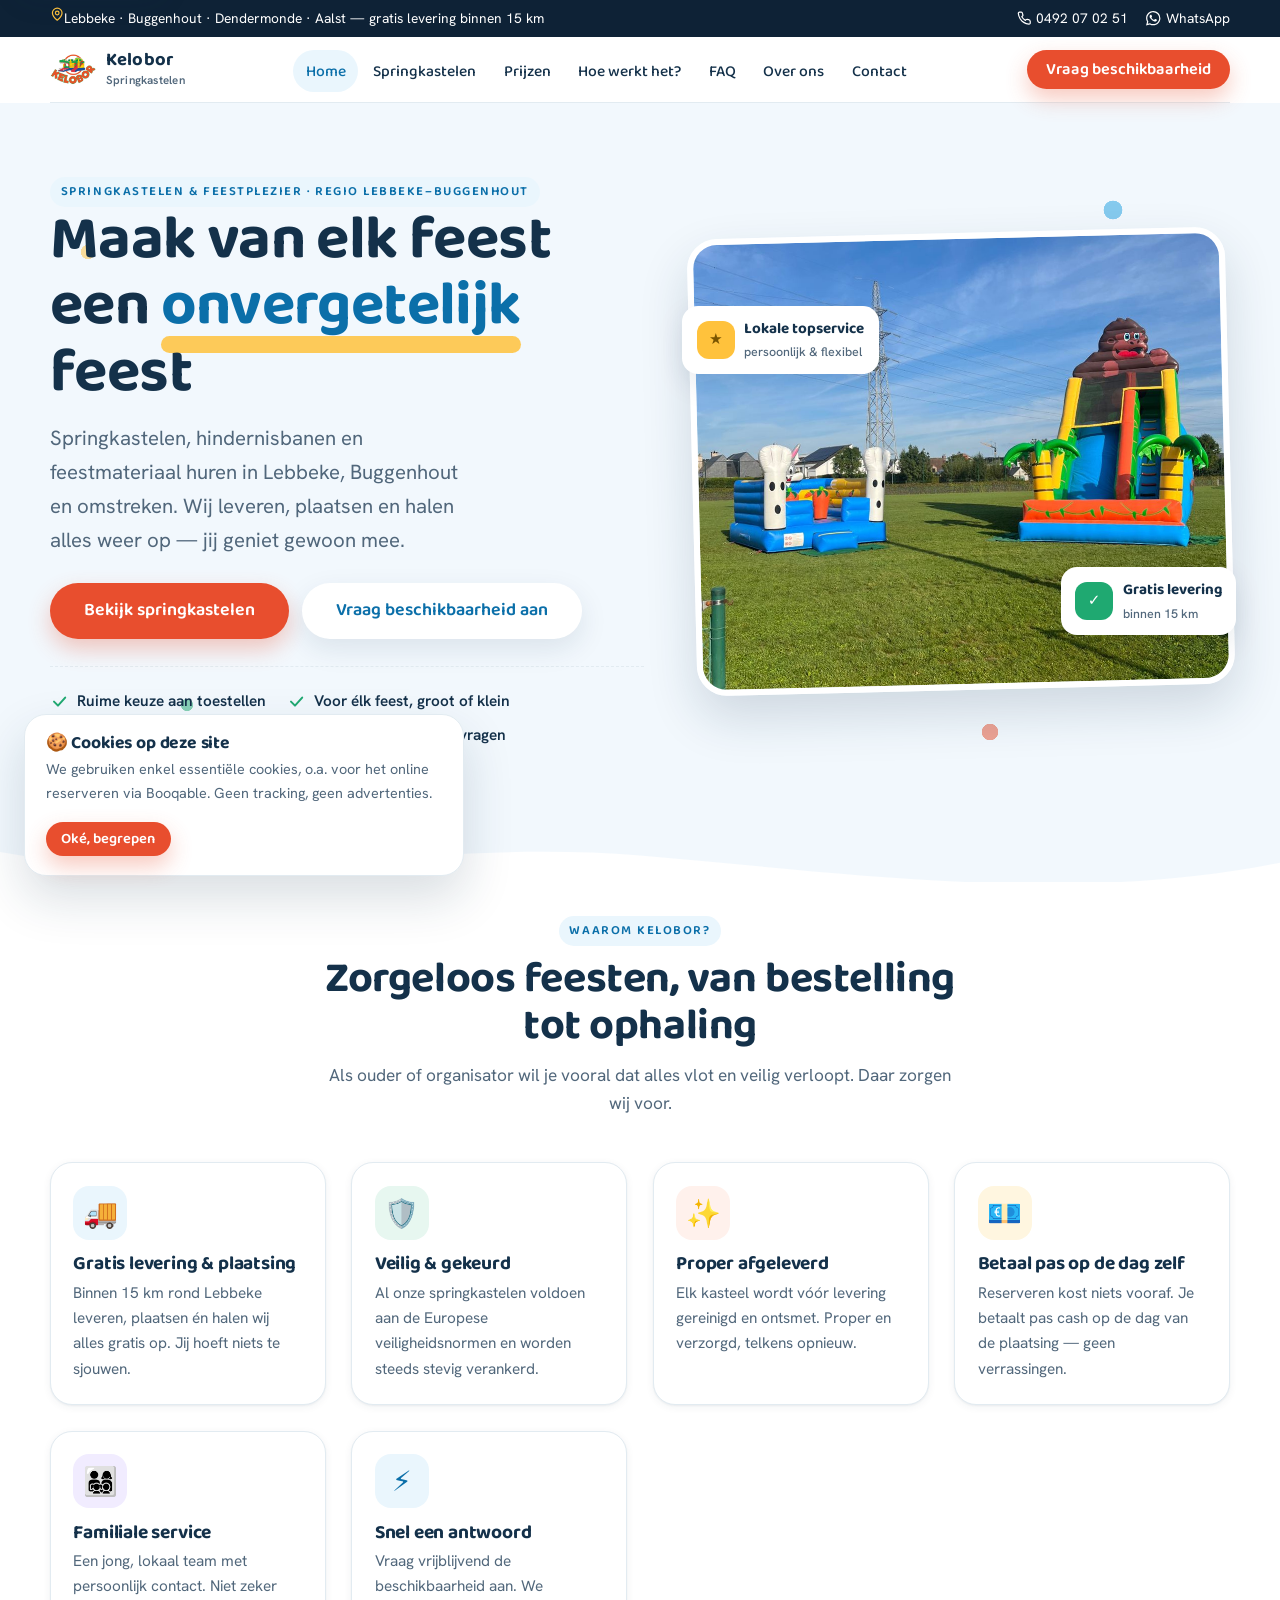
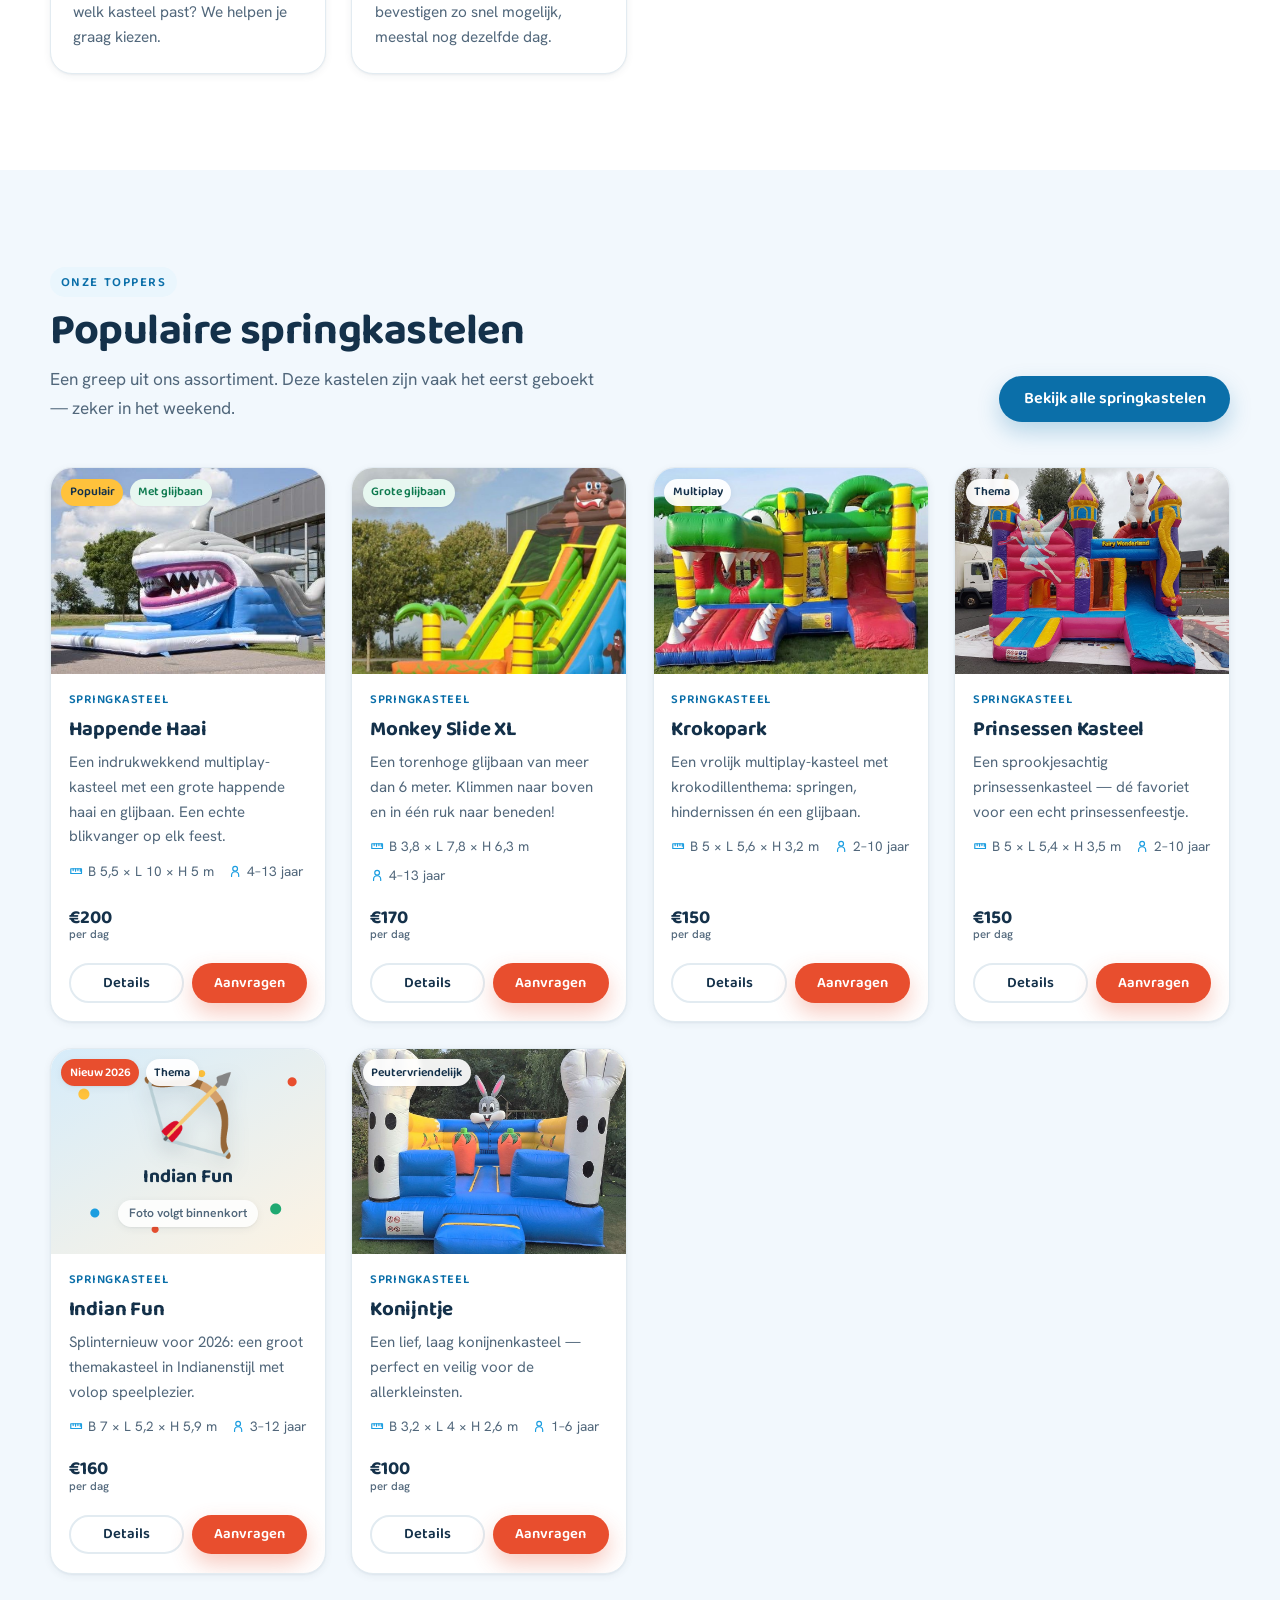
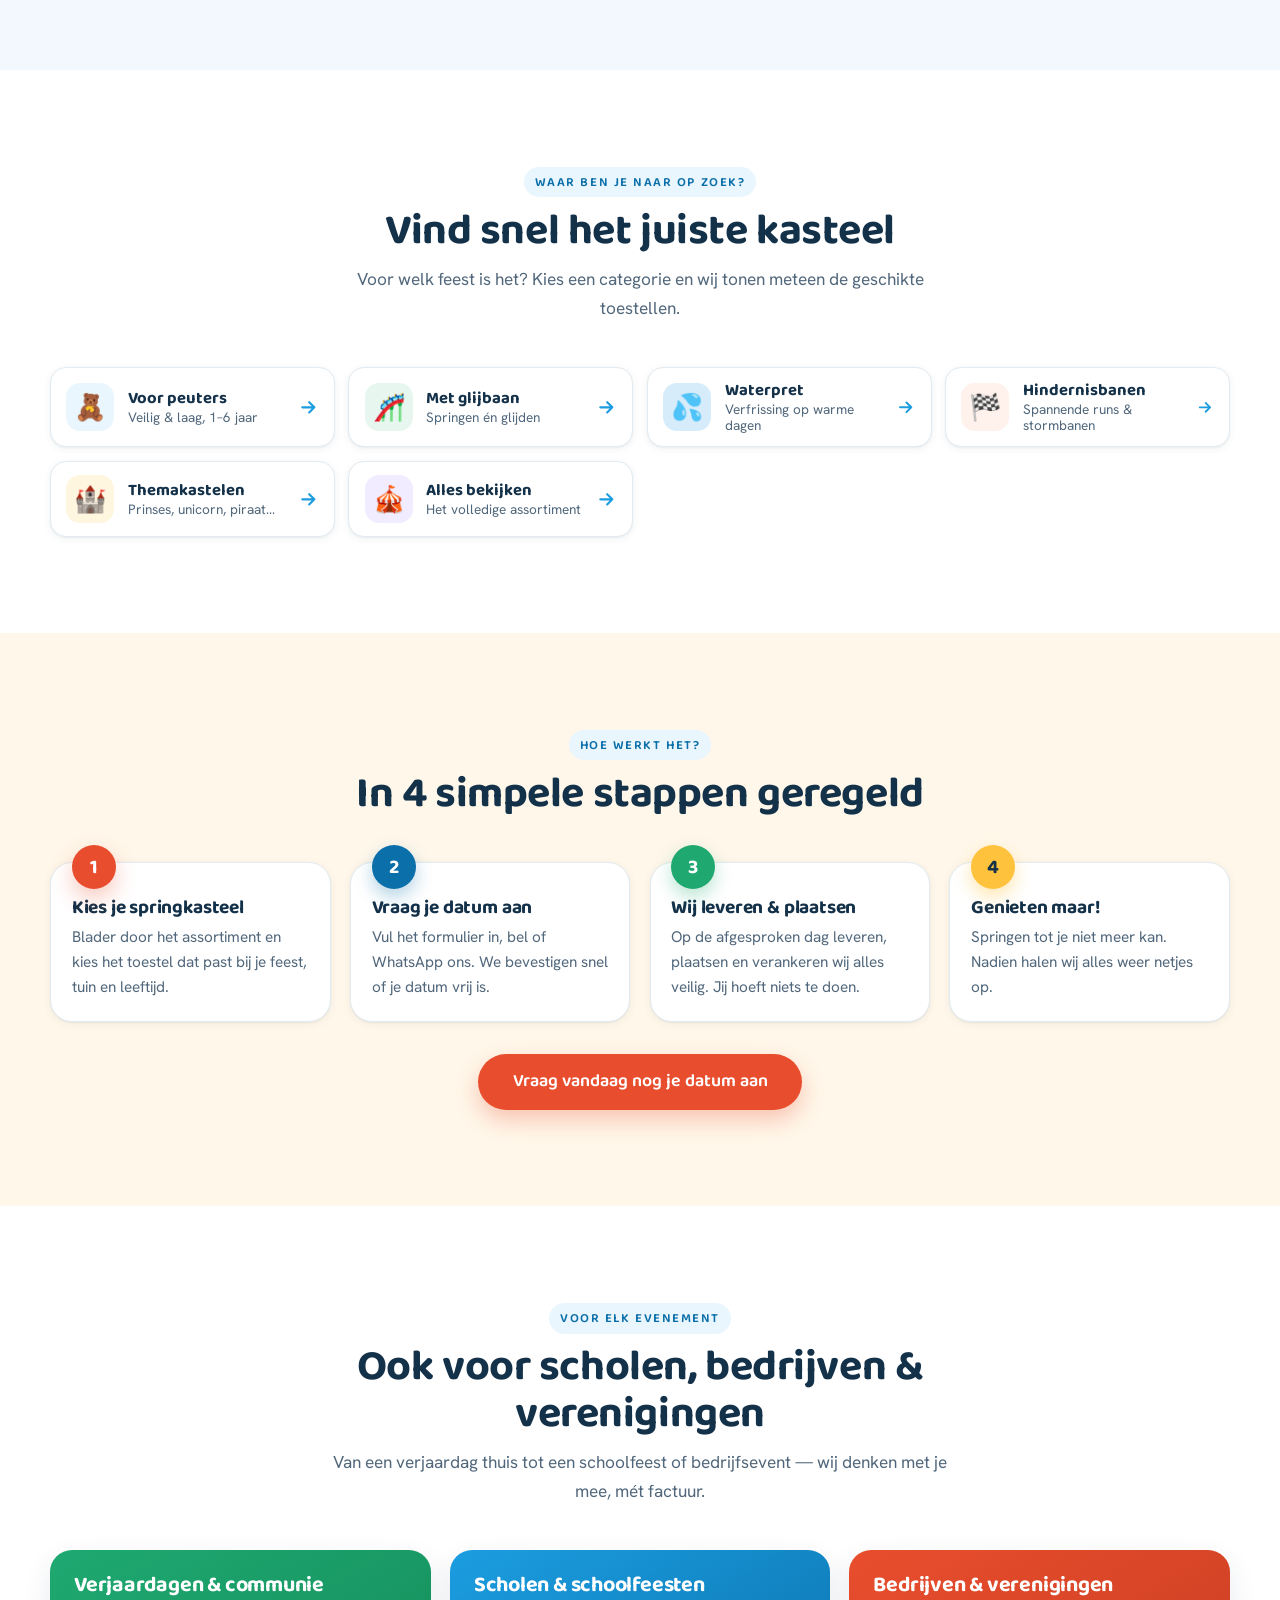
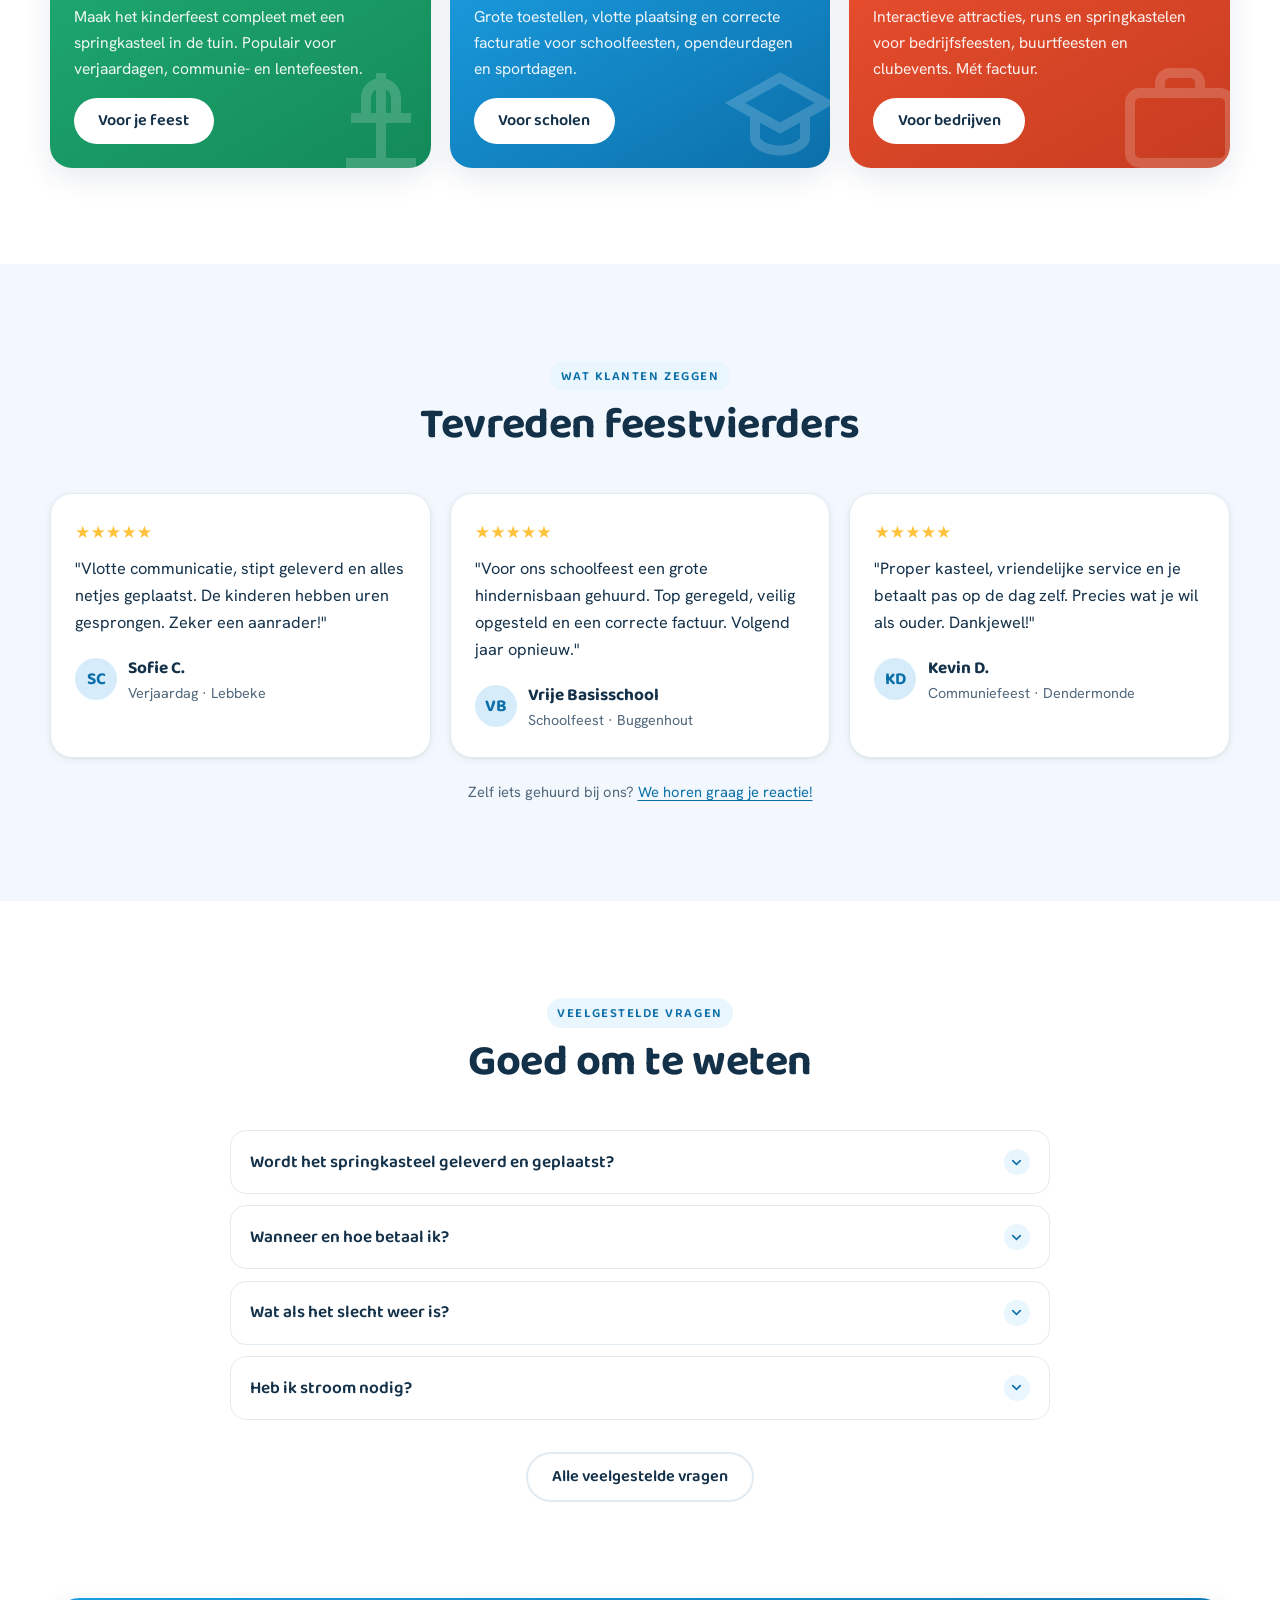
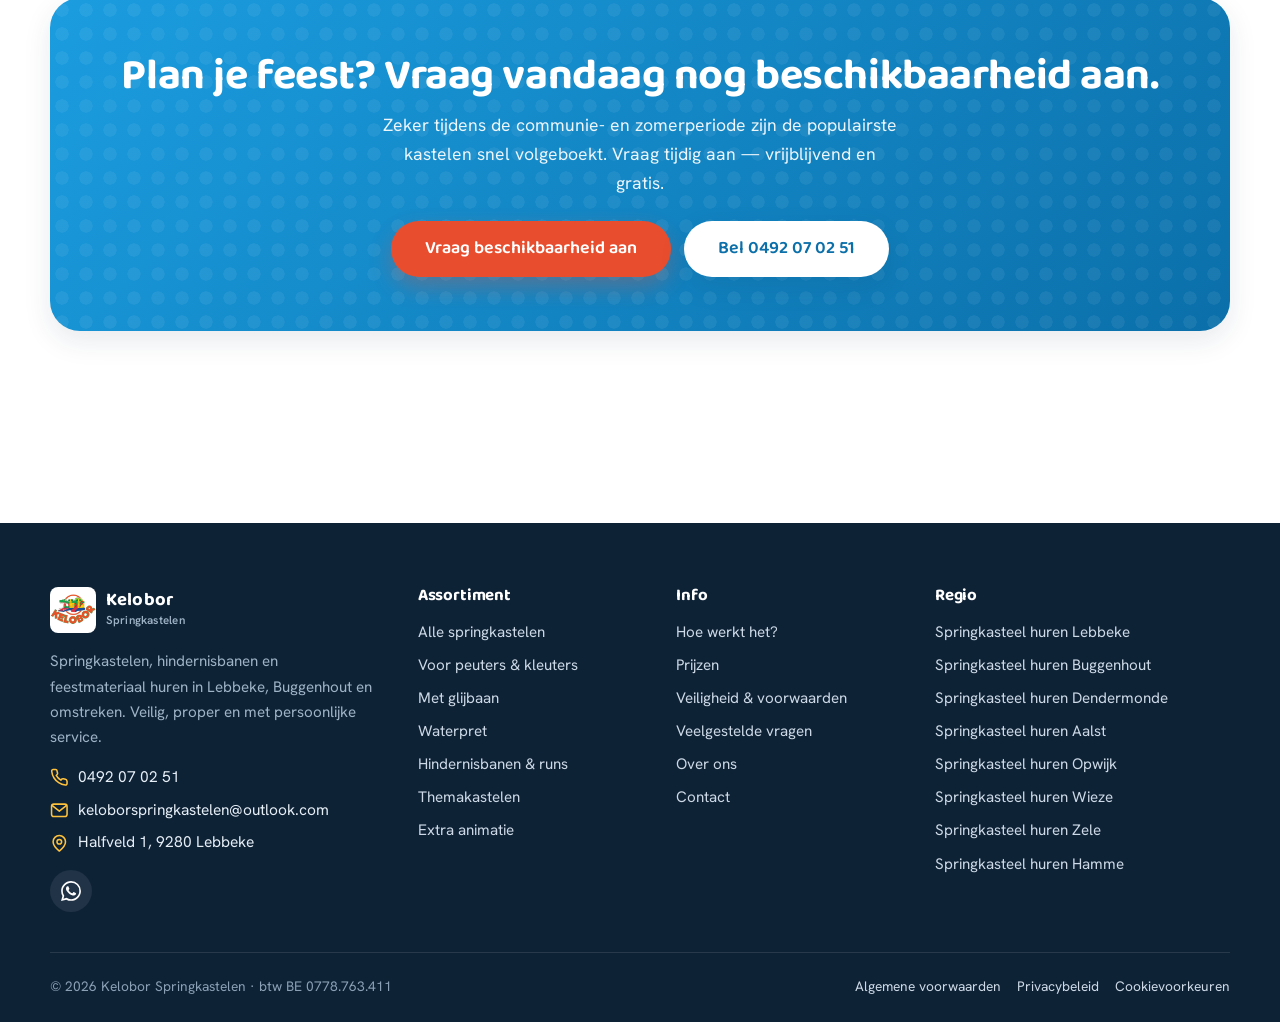
==== commit 44952466: "USP-iconen vervangen door emoji (home, over ons, prijzen) Consistent met de categorietegels en produ" ====
--- a/index.html
+++ b/index.html
@@ -92,12 +92,12 @@
           <p>Als ouder of organisator wil je vooral dat alles vlot en veilig verloopt. Daar zorgen wij voor.</p>
         </div>
         <div class="usp-grid" data-reveal-stagger>
-          <div class="usp"><div class="usp__icon"><svg viewBox="0 0 24 24" fill="none" stroke="currentColor" stroke-width="2" stroke-linecap="round" stroke-linejoin="round"><path d="M10 17V5a1 1 0 0 0-1-1H2"/><path d="M14 17h-4M2 9h8M14 7h4l4 4v6h-3"/><circle cx="7.5" cy="17.5" r="2.5"/><circle cx="17.5" cy="17.5" r="2.5"/></svg></div><h3>Gratis levering &amp; plaatsing</h3><p>Binnen 15 km rond Lebbeke leveren, plaatsen én halen wij alles gratis op. Jij hoeft niets te sjouwen.</p></div>
-          <div class="usp"><div class="usp__icon"><svg viewBox="0 0 24 24" fill="none" stroke="currentColor" stroke-width="2" stroke-linecap="round" stroke-linejoin="round"><path d="M12 22s8-4 8-10V5l-8-3-8 3v7c0 6 8 10 8 10Z"/><path d="m9 12 2 2 4-4"/></svg></div><h3>Veilig &amp; gekeurd</h3><p>Al onze springkastelen voldoen aan de Europese veiligheidsnormen en worden steeds stevig verankerd.</p></div>
-          <div class="usp"><div class="usp__icon"><svg viewBox="0 0 24 24" fill="none" stroke="currentColor" stroke-width="2" stroke-linecap="round" stroke-linejoin="round"><path d="M12 3v4M12 17v4M3 12h4M17 12h4M5.6 5.6l2.8 2.8M15.6 15.6l2.8 2.8M18.4 5.6l-2.8 2.8M8.4 15.6l-2.8 2.8"/></svg></div><h3>Proper afgeleverd</h3><p>Elk kasteel wordt vóór levering gereinigd en ontsmet. Proper en verzorgd, telkens opnieuw.</p></div>
-          <div class="usp"><div class="usp__icon"><svg viewBox="0 0 24 24" fill="none" stroke="currentColor" stroke-width="2" stroke-linecap="round" stroke-linejoin="round"><path d="M3 7a2 2 0 0 1 2-2h13a1 1 0 0 1 1 1v2M3 7v10a2 2 0 0 0 2 2h15a1 1 0 0 0 1-1v-3M21 11v4h-4a2 2 0 0 1 0-4h4Z"/></svg></div><h3>Betaal pas op de dag zelf</h3><p>Reserveren kost niets vooraf. Je betaalt pas cash op de dag van de plaatsing — geen verrassingen.</p></div>
-          <div class="usp"><div class="usp__icon"><svg viewBox="0 0 24 24" fill="none" stroke="currentColor" stroke-width="2" stroke-linecap="round" stroke-linejoin="round"><path d="M19 14c1.5-1.5 3-3.3 3-5.5A4.5 4.5 0 0 0 12 5.5 4.5 4.5 0 0 0 2 8.5c0 2.2 1.5 4 3 5.5l7 7Z"/></svg></div><h3>Familiale service</h3><p>Een jong, lokaal team met persoonlijk contact. Niet zeker welk kasteel past? We helpen je graag kiezen.</p></div>
-          <div class="usp"><div class="usp__icon"><svg viewBox="0 0 24 24" fill="none" stroke="currentColor" stroke-width="2" stroke-linecap="round" stroke-linejoin="round"><rect x="3" y="4" width="18" height="18" rx="3"/><path d="M3 9h18M8 2v4M16 2v4"/><path d="m9 15 2 2 4-4"/></svg></div><h3>Snel een antwoord</h3><p>Vraag vrijblijvend de beschikbaarheid aan. We bevestigen zo snel mogelijk, meestal nog dezelfde dag.</p></div>
+          <div class="usp"><div class="usp__icon"><span class="usp-emoji" aria-hidden="true">&#128666;</span></div><h3>Gratis levering &amp; plaatsing</h3><p>Binnen 15 km rond Lebbeke leveren, plaatsen én halen wij alles gratis op. Jij hoeft niets te sjouwen.</p></div>
+          <div class="usp"><div class="usp__icon"><span class="usp-emoji" aria-hidden="true">&#128737;&#65039;</span></div><h3>Veilig &amp; gekeurd</h3><p>Al onze springkastelen voldoen aan de Europese veiligheidsnormen en worden steeds stevig verankerd.</p></div>
+          <div class="usp"><div class="usp__icon"><span class="usp-emoji" aria-hidden="true">&#10024;</span></div><h3>Proper afgeleverd</h3><p>Elk kasteel wordt vóór levering gereinigd en ontsmet. Proper en verzorgd, telkens opnieuw.</p></div>
+          <div class="usp"><div class="usp__icon"><span class="usp-emoji" aria-hidden="true">&#128182;</span></div><h3>Betaal pas op de dag zelf</h3><p>Reserveren kost niets vooraf. Je betaalt pas cash op de dag van de plaatsing — geen verrassingen.</p></div>
+          <div class="usp"><div class="usp__icon"><span class="usp-emoji" aria-hidden="true">&#128104;&#8205;&#128105;&#8205;&#128103;&#8205;&#128102;</span></div><h3>Familiale service</h3><p>Een jong, lokaal team met persoonlijk contact. Niet zeker welk kasteel past? We helpen je graag kiezen.</p></div>
+          <div class="usp"><div class="usp__icon"><span class="usp-emoji" aria-hidden="true">&#9889;</span></div><h3>Snel een antwoord</h3><p>Vraag vrijblijvend de beschikbaarheid aan. We bevestigen zo snel mogelijk, meestal nog dezelfde dag.</p></div>
         </div>
       </div>
     </section>
--- a/assets/css/styles.css
+++ b/assets/css/styles.css
@@ -317,6 +317,8 @@
 .usp:hover { transform: translateY(-3px); box-shadow: var(--sh-2); }
 .usp__icon { width: 54px; height: 54px; border-radius: 16px; display: grid; place-items: center; margin-bottom: .9rem; background: var(--sky-050); color: var(--sky-ink); }
 .usp__icon svg { width: 28px; height: 28px; }
+.usp__icon .usp-emoji { font-size: 28px; line-height: 1; }
+.usp:hover .usp-emoji { display: inline-block; transform: scale(1.12) rotate(-4deg); transition: transform .25s ease; }
 .usp h3 { font-size: 1.2rem; margin-bottom: .35rem; }
 .usp p { font-size: .96rem; }
 .usp:nth-child(2) .usp__icon { background: var(--mint-050); color: var(--mint); }
